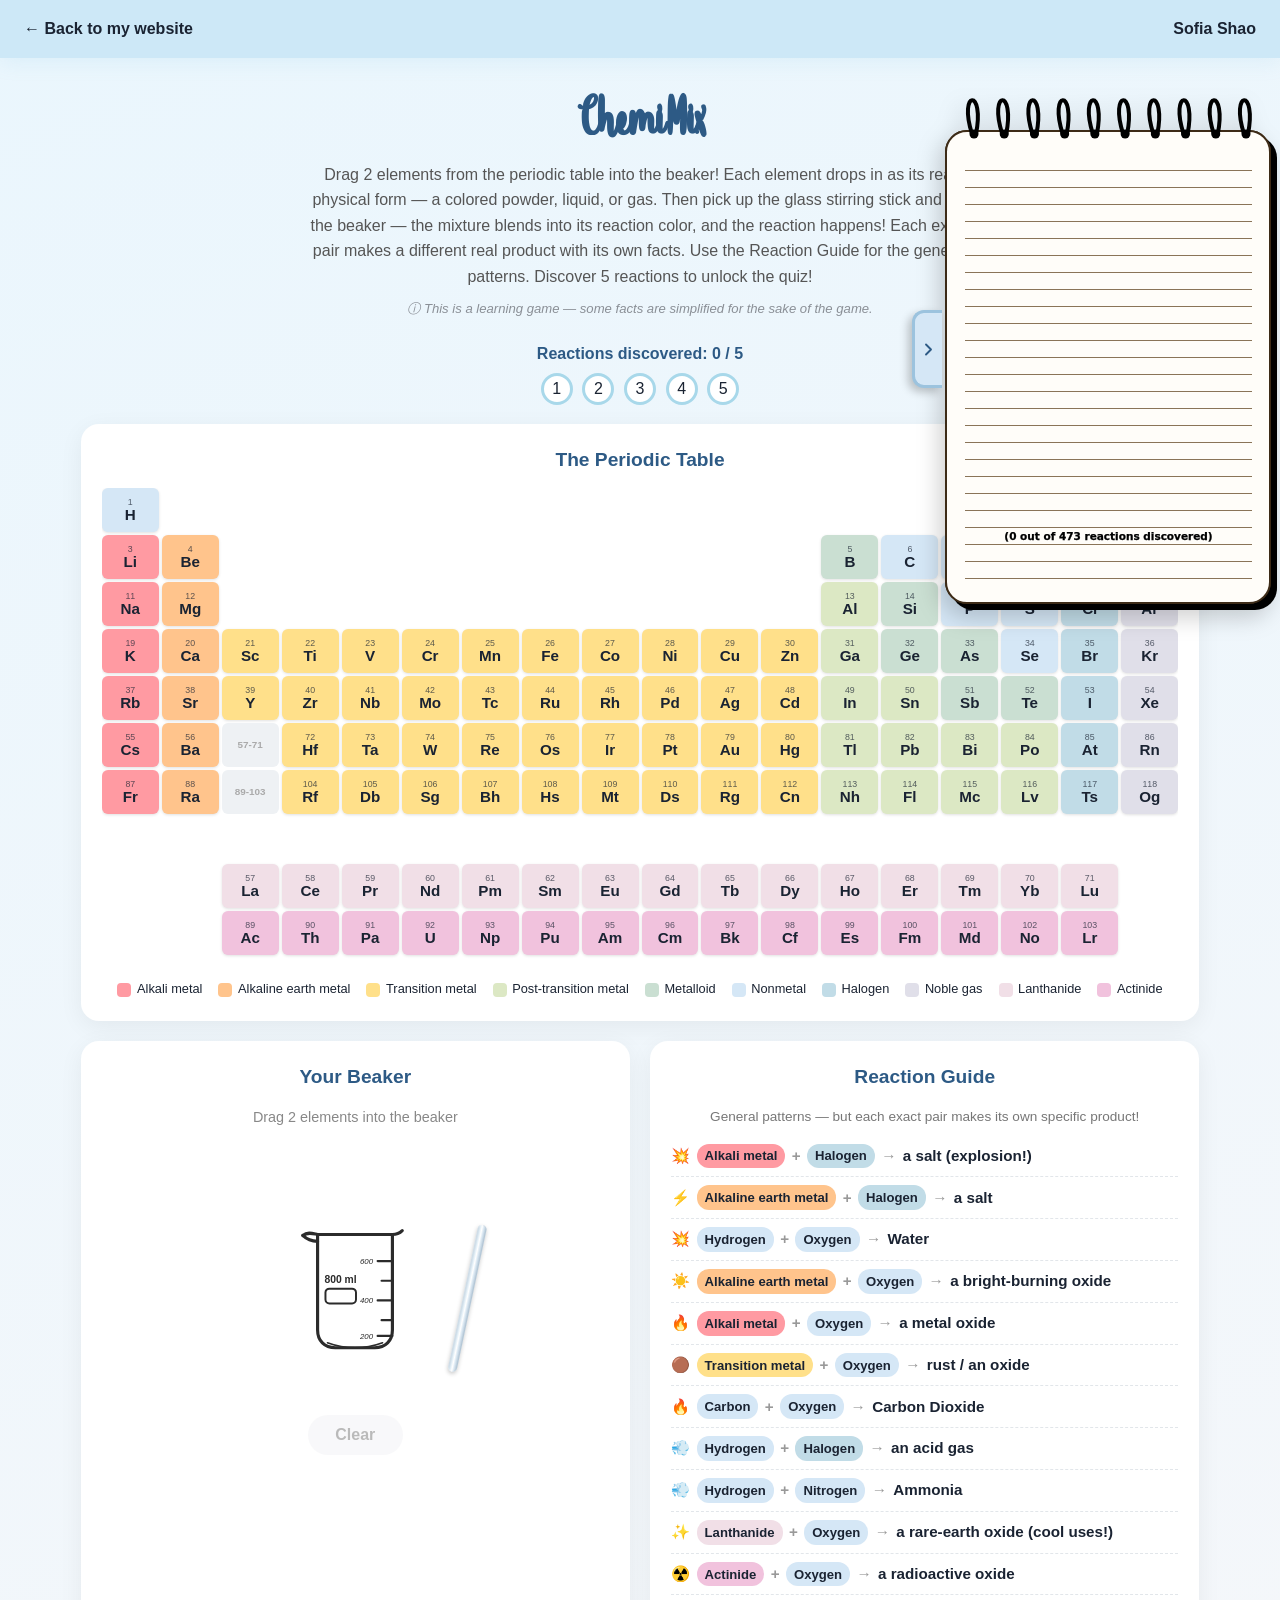
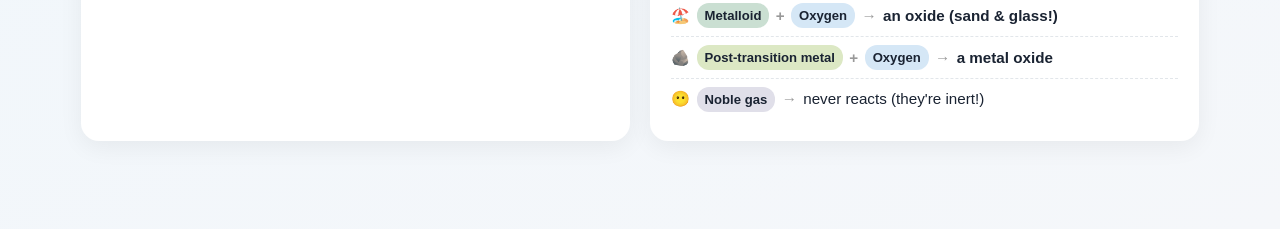
==== chemimix.html @ cd736f47 "Make notepad text bigger (10.5px) with matching wider line spacing so it still sits on the lines Co-" ====
<!DOCTYPE html>
<html lang="en">
<head>
    <meta charset="UTF-8">
    <meta name="viewport" content="width=device-width, initial-scale=1.0">
    <title>ChemiMix - A Chemistry Game by Sofia Shao</title>
    <style>
        /* ==========================================================
           LABORATORY MESS - a periodic-table chemistry game.
           Pick 2 specific elements; each exact pair makes a specific,
           real product with its own fact. The guide shows the general
           category patterns as hints.
           ========================================================== */
        @font-face { font-family:'Sweet Hipster'; src:url('fonts/Sweet-Hipster.ttf') format('truetype'); font-display:swap; }
        :root {
            --baby-blue:#cde8f7; --primary-blue:#a8d8ea; --secondary-blue:#7ec8e3;
            --light-navy:#2d5a85; --dark-text:#1a2332; --light-gray:#f5f7fa; --white:#fff;
            --c-alkali:#ff9aa2; --c-alkaline:#ffc48c; --c-transition:#ffe08a; --c-postt:#dce8c4;
            --c-metalloid:#cadfd2; --c-nonmetal:#d5e7f6; --c-halogen:#c1dce7; --c-noble:#e0dfe9;
            --c-lanth:#f1dfe7; --c-actin:#f1c2dd;
        }
        * { margin:0; padding:0; box-sizing:border-box; }
        body { font-family:'Segoe UI',Tahoma,Geneva,Verdana,sans-serif; color:var(--dark-text); background:linear-gradient(160deg,#eaf6fd 0%,#f5f7fa 100%); min-height:100vh; line-height:1.6; }
        .topbar { background:var(--baby-blue); padding:1rem 1.5rem; display:flex; justify-content:space-between; align-items:center; box-shadow:0 4px 20px rgba(126,200,227,.15); }
        .topbar a { color:var(--dark-text); text-decoration:none; font-weight:700; }
        .topbar a:hover { opacity:.7; }
        /* ===== Slide-out spiral notepad ===== */
        html, body { overflow-x:hidden; }
        .notepad-drawer { --pad-w:340px; position:fixed; top:82px; right:0; z-index:140; display:flex; align-items:center;
            transition: transform .5s cubic-bezier(.4,0,.2,1); }
        .notepad-drawer.closed { transform: translateX(var(--pad-w)); }
        .notepad-tab { flex:0 0 auto; margin-right:-2px; width:30px; height:78px; position:relative; z-index:2;
            background:#d5e7f6; border:3px solid #9cc3de; border-right:none; border-radius:12px 0 0 12px;
            display:flex; align-items:center; justify-content:center; cursor:pointer; color:#2d5a85;
            box-shadow:-4px 4px 9px rgba(0,0,0,.22); transition:background .2s; }
        .notepad-tab:hover { background:#c3ddf1; }
        .notepad-tab svg { width:15px; height:15px; transition:transform .45s; }
        .notepad-drawer.closed .notepad-tab svg { transform:rotate(180deg); }
        .notepad { --pad-w:340px; width:var(--pad-w); height:534px; position:relative; perspective:1700px;
            filter: drop-shadow(-6px 8px 11px rgba(0,0,0,.18)); }
        .np-shadow { position:absolute; left:11px; top:54px; width:326px; height:474px; border-radius:22px; background:#000000; }
        .np-sheet { position:absolute; left:5px; top:48px; width:326px; height:474px; border:2.6px solid #3d2b17; border-radius:22px;
            background:#fffdf9; backface-visibility:hidden; }
        .np-sheet .np-ruled { display:none; }
        /* the written reaction log — the ruled lines live on the SAME element as the text,
           anchored to the same grid, so every line of text sits right on a line */
        .np-content { position:absolute; left:18px; right:17px; top:26px; bottom:14px; padding:0;
            font-family:'Segoe UI', system-ui, sans-serif; font-size:10.5px; line-height:17px; color:#000;
            -webkit-text-stroke:0.25px #000;
            background: repeating-linear-gradient(to bottom, transparent 0 12.3px, #8a7458 12.3px 13.0px, transparent 13.0px 17px); }
        .np-list { list-style:none; margin:0; padding:0; max-height:calc(100% - 60px); overflow:hidden; }
        .np-list li { margin:0; padding-left:13px; text-indent:-13px; }
        .np-list li::before { content:'\2013\00a0\00a0'; }   /* dash bullet */
        .np-learn { color:#1b3f63; text-decoration:underline; white-space:nowrap; -webkit-text-stroke:0; }
        .np-counter { position:absolute; left:0; right:0; bottom:43px; text-align:center; font-weight:700; color:#000; line-height:17px; }
        .np-base { z-index:1; }
        .np-top  { z-index:2; transform-origin:50% 0; transition: transform .72s cubic-bezier(.45,0,.2,1); will-change:transform; }
        .np-top.flip-fwd { transform: rotateX(-170deg); }
        .np-spiral2 { position:absolute; left:0; top:0; width:100%; height:72px; z-index:4; pointer-events:none; }
        .np-spiral2 svg { width:100%; height:100%; overflow:visible; display:block; }
        /* corner peel hints */
        .np-curl { position:absolute; bottom:12px; width:44px; height:44px; z-index:6; cursor:pointer; }
        .np-curl.br { right:9px; }
        .np-curl.bl { left:5px; display:none; }
        /* the curl is invisible (scaled to nothing) until the corner is hovered, then it rolls up */
        .np-curl .fold { position:absolute; bottom:0; width:66px; height:66px; pointer-events:none;
            transform: scale(0); transition: transform .22s ease;
            filter: drop-shadow(2px 3px 5px rgba(0,0,0,.32)); }
        .np-curl .fold svg { width:100%; height:100%; display:block; overflow:visible; }
        .np-curl.br .fold { right:0; transform-origin:100% 100%; }
        .np-curl.bl .fold { left:0;  transform-origin:0% 100%; }
        .np-curl.bl .fold svg { transform: scaleX(-1); }
        .np-curl:hover .fold { transform: scale(1); }
        .np-flipping .np-curl { pointer-events:none; }
        header { text-align:center; padding:1.8rem 1rem 0.4rem; }
        header h1 { font-family:'Sweet Hipster',cursive; font-size:4rem; color:var(--light-navy); line-height:1.1; }
        header p { color:#555; max-width:660px; margin:0.3rem auto 0; }
        .progress-wrap { max-width:520px; margin:1rem auto 0; text-align:center; }
        .progress-label { font-weight:700; color:var(--light-navy); margin-bottom:.4rem; }
        .progress-dots { display:flex; justify-content:center; gap:.6rem; }
        .dot { width:32px; height:32px; border-radius:50%; background:#fff; border:3px solid var(--primary-blue); display:flex; align-items:center; justify-content:center; transition:all .3s; }
        .dot.filled { background:var(--secondary-blue); border-color:var(--secondary-blue); transform:scale(1.1); color:#fff; }
        .wrap { max-width:1150px; margin:1.2rem auto; padding:0 1rem 3rem; }
        .panel { background:#fff; border-radius:18px; padding:1.3rem; box-shadow:0 6px 25px rgba(0,0,0,.06); margin-bottom:1.3rem; }
        .panel h2 { color:var(--light-navy); font-size:1.2rem; margin-bottom:.8rem; text-align:center; }
        .ptable-scroll { overflow-x:auto; padding-bottom:.5rem; }
        .ptable { display:grid; grid-template-columns:repeat(18,minmax(40px,1fr)); grid-auto-rows:44px; gap:3px; min-width:770px; }
        .el { border:none; cursor:pointer; border-radius:6px; padding:2px; font-family:inherit; color:#1a2332; display:flex; flex-direction:column; align-items:center; justify-content:center; line-height:1; transition:transform .1s,box-shadow .1s; box-shadow:0 1px 3px rgba(0,0,0,.12); }
        .el:hover { transform:scale(1.12); box-shadow:0 3px 8px rgba(0,0,0,.25); z-index:2; }
        .el .en { font-size:.55rem; opacity:.7; } .el .es { font-size:.95rem; font-weight:800; }
        .el.selected { outline:3px solid var(--light-navy); transform:scale(1.12); z-index:3; }
        .el.placeholder { cursor:help; background:#eef1f4!important; color:#aaa; box-shadow:none; }
        .el.placeholder:hover { transform:none; box-shadow:none; }
        .legend { display:flex; flex-wrap:wrap; gap:.5rem 1rem; justify-content:center; margin-top:1rem; font-size:.8rem; }
        .legend span { display:flex; align-items:center; gap:.35rem; }
        .swatch { width:14px; height:14px; border-radius:4px; display:inline-block; }
        .cols { display:grid; grid-template-columns:1fr 1fr; gap:1.3rem; }
        @media (max-width:800px){ .cols { grid-template-columns:1fr; } }
        .mix-area { text-align:center; }
        .selected-chips { min-height:40px; display:flex; flex-wrap:wrap; gap:.5rem; justify-content:center; margin-bottom:.6rem; }
        .chip { background:var(--baby-blue); padding:.35rem .8rem; border-radius:20px; font-weight:800; font-size:1rem; display:flex; align-items:center; gap:.4rem; }
        .chip button { background:none; border:none; cursor:pointer; font-weight:800; color:#c0392b; font-size:1rem; }
        .hint { color:#888; font-size:.9rem; }
        #stage { position:relative; height:250px; display:flex; align-items:center; justify-content:center; overflow:hidden; }
        .beaker { position:relative; z-index:2; width:128px; height:156px; transition:transform .2s,filter .3s; cursor:default; }
        .beaker.drop-hot { transform:scale(1.06); filter:drop-shadow(0 0 10px rgba(120,180,240,.9)); }
        .beaker svg { width:128px; height:auto; display:block; position:relative; z-index:2; }
        .big-emoji { position:absolute; z-index:6; font-size:5rem; pointer-events:none; }
        /* colored contents inside the beaker */
        .beaker-fill { position:absolute; left:21%; right:21%; bottom:6%; height:0; z-index:1; border-radius:5px 5px 10px 10px / 5px 5px 24px 24px; transition:height .45s ease, background .45s ease; overflow:hidden; }
        .beaker-fill::after { content:''; position:absolute; inset:0; background:linear-gradient(120deg, rgba(255,255,255,.28), rgba(255,255,255,0) 45%); }
        .beaker-fill.stir { animation: stir .5s ease-in-out 2; }
        @keyframes stir { 0%,100%{transform:skewX(0)} 25%{transform:skewX(8deg)} 50%{transform:skewX(-8deg)} 75%{transform:skewX(5deg)} }
        /* slow color-mixing swirl while the stick is stirring */
        .beaker-fill.stirring { transition: background 1.8s ease, height .45s ease; animation: swirl .7s ease-in-out infinite; }
        @keyframes swirl { 0%,100%{transform:skewX(0) translateX(0)} 25%{transform:skewX(7deg) translateX(1px)} 50%{transform:skewX(-7deg) translateX(-1px)} 75%{transform:skewX(4deg)} }
        /* frosted glass pane so the stick looks like it's INSIDE the beaker (behind the glass) */
        #beakerGlass { position:absolute; left:50%; top:80px; width:75px; height:112px; transform:translateX(-50%); z-index:3; pointer-events:none; opacity:0; transition:opacity .3s;
            border-radius:5px 5px 10px 10px / 5px 5px 24px 24px;
            background:linear-gradient(115deg, rgba(255,255,255,.34) 0%, rgba(255,255,255,.05) 32%, rgba(255,255,255,0) 55%, rgba(255,255,255,.18) 100%); }
        #beakerGlass.show { opacity:1; }
        /* the glass stirring rod */
        .stir-stick { position:absolute; z-index:2; width:24px; height:150px; transform-origin:50% 88%; transform:rotate(15deg); cursor:grab; touch-action:none; transition:transform .45s ease, left .45s ease, top .45s ease; }
        .stir-stick .rod { width:9px; height:100%; margin:0 auto; border-radius:6px; pointer-events:none;
            background:linear-gradient(90deg, #b9ccdb 0%, #e6f1f8 30%, #ffffff 47%, #dbe8f2 66%, #aec3d4 100%);
            box-shadow: inset 0 0 2px rgba(255,255,255,.85), inset -1px 0 1px rgba(120,150,175,.4), 0 2px 4px rgba(0,0,0,.22); }
        .stir-stick.active { animation: stickpulse 1.15s ease-in-out infinite; }
        @keyframes stickpulse { 0%,100%{ filter:drop-shadow(0 0 0 rgba(110,175,240,0)); } 50%{ filter:drop-shadow(0 0 7px rgba(110,175,240,.9)); } }
        .stir-stick.grabbed { transition:transform .12s ease; cursor:grabbing; }
        .stir-stick.inside { z-index:2; }
        .stir-instruction { display:none; text-align:center; margin:.4rem 0 -.2rem; color:#2d5a85; font-weight:700; font-size:.92rem; }
        .stir-instruction.show { display:block; animation: instrpulse 1.4s ease-in-out infinite; }
        @keyframes instrpulse { 0%,100%{opacity:.7} 50%{opacity:1} }
        /* the thing that follows your cursor while dragging */
        .drag-ghost { position:fixed; z-index:300; width:48px; height:48px; transform:translate(-50%,-50%); pointer-events:none; display:flex; align-items:center; justify-content:center; }
        .drag-ghost .lump { width:44px; height:44px; display:flex; align-items:center; justify-content:center; font-weight:800; font-size:.8rem; }
        /* powders are drawn as a real heap: a solid mound + scattered grains + dust */
        .drag-ghost.powder { width:70px; height:66px; }
        .heap { position:absolute; inset:0; }
        .heap-shadow { position:absolute; left:50%; bottom:5px; width:54px; height:12px; transform:translateX(-50%); background:radial-gradient(ellipse at center, rgba(0,0,0,.3), rgba(0,0,0,0) 70%); }
        .mound { position:absolute; left:50%; bottom:9px; width:46px; height:39px; transform:translateX(-50%); filter:blur(1.5px);
            clip-path: polygon(43% 6%, 50% 3%, 57% 6%, 64% 26%, 74% 50%, 86% 76%, 98% 100%, 2% 100%, 14% 76%, 26% 50%, 36% 26%); }
        .grain { position:absolute; border-radius:50%; box-shadow: inset -1px -1.5px 1.5px rgba(0,0,0,.4), inset 1px 1px 1px rgba(255,255,255,.5), 0 1px 1px rgba(0,0,0,.2); }
        .heap-label { position:absolute; left:0; right:0; top:46%; text-align:center; font-weight:800; font-size:.72rem; pointer-events:none; text-shadow:0 1px 2px rgba(0,0,0,.4), 0 0 2px rgba(255,255,255,.35); }
        .sub-liquid { border-radius:50% 50% 50% 50% / 58% 58% 46% 46%; box-shadow: inset 0 -6px 9px rgba(0,0,0,.25), inset 0 6px 9px rgba(255,255,255,.55); }
        .sub-gas { border-radius:50%; filter:blur(3px); opacity:.55; }
        .el { touch-action:none; cursor:grab; }
        .el:active { cursor:grabbing; }
        .beaker.shake { animation:shake .5s; }
        @keyframes shake { 0%,100%{transform:translateX(0)} 20%{transform:translateX(-12px) rotate(-4deg)} 40%{transform:translateX(12px) rotate(4deg)} 60%{transform:translateX(-8px)} 80%{transform:translateX(8px)} }
        .controls { margin-top:.6rem; display:flex; gap:.7rem; justify-content:center; }
        .btn { border:none; cursor:pointer; font-family:inherit; font-weight:700; padding:.7rem 1.7rem; border-radius:30px; font-size:1rem; transition:transform .15s,opacity .15s; }
        .btn:hover { transform:translateY(-2px); }
        .btn-mix { background:linear-gradient(135deg,var(--secondary-blue),var(--primary-blue)); color:#fff; box-shadow:0 4px 15px rgba(126,200,227,.5); }
        .btn-clear { background:#f0f0f3; color:#555; }
        .btn:disabled { opacity:.4; cursor:not-allowed; transform:none; }
        .result { margin-top:1rem; padding:1.1rem; border-radius:14px; background:var(--light-gray); text-align:left; display:none; border-left:6px solid var(--secondary-blue); }
        .result.show { display:block; animation:pop .35s; }
        @keyframes pop { from{transform:scale(.95);opacity:0} to{transform:scale(1);opacity:1} }
        .result .r-emoji { font-size:2rem; } .result h3 { color:var(--light-navy); margin:.2rem 0; }
        .result .r-product { font-weight:700; } .result .r-fact { margin-top:.4rem; color:#444; }
        .result .r-warn { margin-top:.5rem; color:#b5651d; font-weight:700; font-size:.9rem; }
        .result.norxn { border-left-color:#bbb; }
        .result .r-head { display:flex; align-items:flex-start; gap:.6rem; }
        .result .mol3d { display:block; margin:.7rem auto 0; background:radial-gradient(circle at 50% 38%, #f4f9fd, #e6eef6); border-radius:12px; box-shadow:inset 0 0 0 1px #e0e6ec; touch-action:none; }
        .result .mol-hint { text-align:center; font-size:.72rem; color:#9aa0a7; margin-top:.25rem; }
        .result .r-sec { margin-top:.7rem; font-size:.9rem; color:#333; line-height:1.5; }
        .result .r-sec b { color:var(--light-navy); }
        .result .r-steps { margin:.35rem 0 0 1.2rem; }
        .result .r-steps li { margin:.22rem 0; }
        .result .r-note { margin-top:.8rem; font-size:.76rem; color:#8a8f96; font-style:italic; }
        .disclaimer { font-size:.82rem; color:#8a8f96; font-style:italic; margin-top:.5rem; }
        .guide .g-intro { font-size:.85rem; color:#777; text-align:center; margin-bottom:.5rem; }
        .guide ul { list-style:none; }
        .guide li { padding:.5rem 0; border-bottom:1px dashed #e2e6ea; font-size:.95rem; display:flex; align-items:center; gap:.4rem; flex-wrap:wrap; }
        .guide li:last-child { border-bottom:none; }
        .tag { padding:.12rem .5rem; border-radius:12px; font-weight:700; font-size:.82rem; white-space:nowrap; }
        .arrow { color:#999; font-weight:700; }
        .particle { position:absolute; border-radius:50%; pointer-events:none; z-index:3; }
        .flash { position:absolute; inset:0; background:#fff; z-index:4; pointer-events:none; animation:flash .7s ease-out forwards; }
        @keyframes flash { from{opacity:1} to{opacity:0} }
        .emoji-burst { position:absolute; z-index:3; font-size:2rem; pointer-events:none; }
        .overlay { position:fixed; inset:0; background:rgba(26,35,50,.6); display:none; align-items:center; justify-content:center; z-index:50; padding:1rem; }
        .overlay.show { display:flex; }
        .quiz-card { background:#fff; border-radius:20px; padding:2rem; max-width:560px; width:100%; box-shadow:0 20px 60px rgba(0,0,0,.3); text-align:center; }
        .quiz-card h2 { font-family:'Sweet Hipster',cursive; font-size:2.6rem; color:var(--light-navy); }
        .q-count { color:#888; font-weight:700; margin-bottom:.5rem; }
        .q-text { font-size:1.12rem; margin-bottom:1.2rem; }
        .q-options { display:grid; gap:.6rem; }
        .q-opt { border:2px solid var(--primary-blue); background:#fff; border-radius:12px; padding:.75rem 1rem; cursor:pointer; font-family:inherit; font-size:1rem; font-weight:600; transition:background .15s; }
        .q-opt:hover:not(:disabled) { background:var(--baby-blue); }
        .q-opt:disabled { cursor:default; }
        .q-opt.correct { background:#b8f3d6; border-color:#35c184; }
        .q-opt.wrong { background:#ffd0d0; border-color:#e07a7a; }
        .q-fact { margin-top:1rem; font-size:.95rem; color:#444; min-height:1.2rem; }
        .score-big { font-size:3.5rem; font-weight:800; color:var(--secondary-blue); }
        /* Hover fact tooltip */
        .tip { position:fixed; z-index:100; display:none; background:#fff; border-radius:12px; box-shadow:0 8px 30px rgba(0,0,0,.22); padding:.7rem .9rem; max-width:235px; pointer-events:none; border-top:5px solid var(--secondary-blue); }
        .tip .tip-sym { font-size:1.7rem; font-weight:800; color:var(--light-navy); line-height:1; }
        .tip .tip-name { font-weight:700; margin-bottom:.35rem; }
        .tip .tip-row { font-size:.78rem; color:#555; }
        .tip .tip-fact { margin-top:.4rem; font-size:.82rem; color:#333; line-height:1.42; }
        .tip .tip-label { color:var(--light-navy); }
        @media (max-width:600px){ header h1 { font-size:3rem; } }
    </style>
</head>
<body>
    <div class="topbar">
        <a href="index.html">&larr; Back to my website</a>
        <a href="index.html#home">Sofia Shao</a>
    </div>

    <!-- Slide-out spiral notepad (open on first load; click the tab to close/open) -->
    <div class="notepad-drawer" id="notepadDrawer">
        <div class="notepad-tab" id="notepadTab" title="Show or hide the notepad">
            <svg viewBox="0 0 24 24"><path d="M8 4 L16 12 L8 20" fill="none" stroke="currentColor" stroke-width="3" stroke-linecap="round" stroke-linejoin="round"/></svg>
        </div>
        <div class="notepad" id="notepad"></div>
    </div>

    <header>
        <h1>ChemiMix</h1>
        <p>Drag 2 elements from the periodic table into the beaker! Each element drops in as its real physical form &mdash; a colored powder, liquid, or gas. Then pick up the glass stirring stick and stir the beaker &mdash; the mixture blends into its reaction color, and the reaction happens! Each exact pair makes a different real product with its own facts. Use the Reaction Guide for the general patterns. Discover 5 reactions to unlock the quiz!</p>
        <p class="disclaimer">&#9432; This is a learning game — some facts are simplified for the sake of the game.</p>
    </header>
    <div class="progress-wrap">
        <div class="progress-label">Reactions discovered: <span id="count">0</span> / 5</div>
        <div class="progress-dots" id="dots"></div>
    </div>
    <div class="wrap">
        <div class="panel">
            <h2>The Periodic Table</h2>
            <div class="ptable-scroll"><div class="ptable" id="ptable"></div></div>
            <div class="legend" id="legend"></div>
        </div>
        <div class="cols">
            <div class="panel mix-area">
                <h2>Your Beaker</h2>
                <div class="selected-chips" id="chips"><span class="hint">Drag 2 elements into the beaker</span></div>
                <div id="stage"><div class="beaker" id="beaker"><div class="beaker-fill" id="beakerFill"></div><svg viewBox="0 0 130 158" fill="none" stroke="#2b2b2b" stroke-width="3.2" stroke-linecap="round" stroke-linejoin="round">
                    <path d="M12 34 C17 30 22 32 27 33 L103 33 C108 33 111 31 113 29"/>
                    <path d="M12 34 C17 39 22 40 27 40"/>
                    <path d="M27 33 L27 130 C27 141 34 148 45 148 L85 148 C96 148 103 141 103 130 L103 33"/>
                    <path d="M37 143 C56 150 74 150 93 143" stroke-width="1.6"/>
                    <path d="M88 60 L103 60" stroke-width="2.2"/>
                    <path d="M92 80 L103 80" stroke-width="2.2"/>
                    <path d="M88 100 L103 100" stroke-width="2.2"/>
                    <path d="M92 120 L103 120" stroke-width="2.2"/>
                    <path d="M88 136 L103 136" stroke-width="2.2"/>
                    <g fill="#2b2b2b" stroke="none" font-family="Segoe UI, sans-serif" font-size="8" font-style="italic">
                        <text x="70" y="63">600</text><text x="70" y="103">400</text><text x="70" y="139">200</text>
                    </g>
                    <text x="34" y="82" fill="#2b2b2b" stroke="none" font-family="Segoe UI, sans-serif" font-size="10.5" font-weight="600">800 ml</text>
                    <rect x="35" y="88" width="31" height="15" rx="4" stroke-width="2"/>
                </svg></div><div class="beaker-glass" id="beakerGlass"></div><div class="stir-stick" id="stirStick"><div class="rod"></div></div></div>
                <div class="stir-instruction" id="stirInstruction">Two chemicals are in! Pick up the glass stick and stir the beaker.</div>
                <div class="controls">
                    <button class="btn btn-mix" id="mixBtn" style="display:none" disabled>Mix!</button>
                    <button class="btn btn-clear" id="clearBtn" disabled>Clear</button>
                </div>
                <div class="result" id="result"></div>
            </div>
            <div class="panel guide">
                <h2>Reaction Guide</h2>
                <div class="g-intro">General patterns — but each exact pair makes its own specific product!</div>
                <ul id="guideList"></ul>
            </div>
        </div>
    </div>
    <div class="overlay" id="overlay"><div class="quiz-card" id="quizCard"></div></div>
    <div class="tip" id="tip"></div>

    <script>
    /* ===== CATEGORIES ===== */
    const CATS = {
        alkali:{name:'Alkali metal',color:'var(--c-alkali)'}, alkaline:{name:'Alkaline earth metal',color:'var(--c-alkaline)'},
        transition:{name:'Transition metal',color:'var(--c-transition)'}, postt:{name:'Post-transition metal',color:'var(--c-postt)'},
        metalloid:{name:'Metalloid',color:'var(--c-metalloid)'}, nonmetal:{name:'Nonmetal',color:'var(--c-nonmetal)'},
        halogen:{name:'Halogen',color:'var(--c-halogen)'}, noble:{name:'Noble gas',color:'var(--c-noble)'},
        lanth:{name:'Lanthanide',color:'var(--c-lanth)'}, actin:{name:'Actinide',color:'var(--c-actin)'},
    };
    /* ===== 118 ELEMENTS: [n, symbol, name, category, col, row] ===== */
    const ELEMENTS = [
    [1,'H','Hydrogen','nonmetal',1,1],[2,'He','Helium','noble',18,1],
    [3,'Li','Lithium','alkali',1,2],[4,'Be','Beryllium','alkaline',2,2],[5,'B','Boron','metalloid',13,2],[6,'C','Carbon','nonmetal',14,2],[7,'N','Nitrogen','nonmetal',15,2],[8,'O','Oxygen','nonmetal',16,2],[9,'F','Fluorine','halogen',17,2],[10,'Ne','Neon','noble',18,2],
    [11,'Na','Sodium','alkali',1,3],[12,'Mg','Magnesium','alkaline',2,3],[13,'Al','Aluminum','postt',13,3],[14,'Si','Silicon','metalloid',14,3],[15,'P','Phosphorus','nonmetal',15,3],[16,'S','Sulfur','nonmetal',16,3],[17,'Cl','Chlorine','halogen',17,3],[18,'Ar','Argon','noble',18,3],
    [19,'K','Potassium','alkali',1,4],[20,'Ca','Calcium','alkaline',2,4],[21,'Sc','Scandium','transition',3,4],[22,'Ti','Titanium','transition',4,4],[23,'V','Vanadium','transition',5,4],[24,'Cr','Chromium','transition',6,4],[25,'Mn','Manganese','transition',7,4],[26,'Fe','Iron','transition',8,4],[27,'Co','Cobalt','transition',9,4],[28,'Ni','Nickel','transition',10,4],[29,'Cu','Copper','transition',11,4],[30,'Zn','Zinc','transition',12,4],[31,'Ga','Gallium','postt',13,4],[32,'Ge','Germanium','metalloid',14,4],[33,'As','Arsenic','metalloid',15,4],[34,'Se','Selenium','nonmetal',16,4],[35,'Br','Bromine','halogen',17,4],[36,'Kr','Krypton','noble',18,4],
    [37,'Rb','Rubidium','alkali',1,5],[38,'Sr','Strontium','alkaline',2,5],[39,'Y','Yttrium','transition',3,5],[40,'Zr','Zirconium','transition',4,5],[41,'Nb','Niobium','transition',5,5],[42,'Mo','Molybdenum','transition',6,5],[43,'Tc','Technetium','transition',7,5],[44,'Ru','Ruthenium','transition',8,5],[45,'Rh','Rhodium','transition',9,5],[46,'Pd','Palladium','transition',10,5],[47,'Ag','Silver','transition',11,5],[48,'Cd','Cadmium','transition',12,5],[49,'In','Indium','postt',13,5],[50,'Sn','Tin','postt',14,5],[51,'Sb','Antimony','metalloid',15,5],[52,'Te','Tellurium','metalloid',16,5],[53,'I','Iodine','halogen',17,5],[54,'Xe','Xenon','noble',18,5],
    [55,'Cs','Cesium','alkali',1,6],[56,'Ba','Barium','alkaline',2,6],
    [57,'La','Lanthanum','lanth',3,9],[58,'Ce','Cerium','lanth',4,9],[59,'Pr','Praseodymium','lanth',5,9],[60,'Nd','Neodymium','lanth',6,9],[61,'Pm','Promethium','lanth',7,9],[62,'Sm','Samarium','lanth',8,9],[63,'Eu','Europium','lanth',9,9],[64,'Gd','Gadolinium','lanth',10,9],[65,'Tb','Terbium','lanth',11,9],[66,'Dy','Dysprosium','lanth',12,9],[67,'Ho','Holmium','lanth',13,9],[68,'Er','Erbium','lanth',14,9],[69,'Tm','Thulium','lanth',15,9],[70,'Yb','Ytterbium','lanth',16,9],[71,'Lu','Lutetium','lanth',17,9],
    [72,'Hf','Hafnium','transition',4,6],[73,'Ta','Tantalum','transition',5,6],[74,'W','Tungsten','transition',6,6],[75,'Re','Rhenium','transition',7,6],[76,'Os','Osmium','transition',8,6],[77,'Ir','Iridium','transition',9,6],[78,'Pt','Platinum','transition',10,6],[79,'Au','Gold','transition',11,6],[80,'Hg','Mercury','transition',12,6],[81,'Tl','Thallium','postt',13,6],[82,'Pb','Lead','postt',14,6],[83,'Bi','Bismuth','postt',15,6],[84,'Po','Polonium','postt',16,6],[85,'At','Astatine','halogen',17,6],[86,'Rn','Radon','noble',18,6],
    [87,'Fr','Francium','alkali',1,7],[88,'Ra','Radium','alkaline',2,7],
    [89,'Ac','Actinium','actin',3,10],[90,'Th','Thorium','actin',4,10],[91,'Pa','Protactinium','actin',5,10],[92,'U','Uranium','actin',6,10],[93,'Np','Neptunium','actin',7,10],[94,'Pu','Plutonium','actin',8,10],[95,'Am','Americium','actin',9,10],[96,'Cm','Curium','actin',10,10],[97,'Bk','Berkelium','actin',11,10],[98,'Cf','Californium','actin',12,10],[99,'Es','Einsteinium','actin',13,10],[100,'Fm','Fermium','actin',14,10],[101,'Md','Mendelevium','actin',15,10],[102,'No','Nobelium','actin',16,10],[103,'Lr','Lawrencium','actin',17,10],
    [104,'Rf','Rutherfordium','transition',4,7],[105,'Db','Dubnium','transition',5,7],[106,'Sg','Seaborgium','transition',6,7],[107,'Bh','Bohrium','transition',7,7],[108,'Hs','Hassium','transition',8,7],[109,'Mt','Meitnerium','transition',9,7],[110,'Ds','Darmstadtium','transition',10,7],[111,'Rg','Roentgenium','transition',11,7],[112,'Cn','Copernicium','transition',12,7],[113,'Nh','Nihonium','postt',13,7],[114,'Fl','Flerovium','postt',14,7],[115,'Mc','Moscovium','postt',15,7],[116,'Lv','Livermorium','postt',16,7],[117,'Ts','Tennessine','halogen',17,7],[118,'Og','Oganesson','noble',18,7]
    ];
    const EL = {};
    const ELS = ELEMENTS.map(e => { const o={n:e[0],sym:e[1],name:e[2],cat:e[3],col:e[4],row:e[5]}; EL[o.sym]=o; return o; });

    /* ===== Hover "Did you know?" tooltip for EVERY element ===== */
    const tip = document.getElementById('tip');
    // Electrons per shell (simplified Bohr model), filled in aufbau order and grouped by shell.
    function electronShells(z){
        const order=[[1,2],[2,2],[2,6],[3,2],[3,6],[4,2],[3,10],[4,6],[5,2],[4,10],[5,6],[6,2],[4,14],[5,10],[6,6],[7,2],[5,14],[6,10],[7,6]];
        let e=z; const sh={};
        for(const [n,cap] of order){ if(e<=0) break; const add=Math.min(cap,e); sh[n]=(sh[n]||0)+add; e-=add; }
        return Object.keys(sh).map(Number).sort((a,b)=>a-b).map(k=>sh[k]);
    }
    // Fun facts for well-known elements; others get an auto-generated intro.
    const FACTS = {
        H:'The lightest and most common element in the whole universe — stars are mostly hydrogen!',
        He:'So light it makes balloons float; it is the second-most common element in the universe.',
        Li:'The lightest metal — it powers the rechargeable battery in your phone and laptop.',
        Be:'Light but incredibly stiff — used in spacecraft and high-end bike frames.',
        B:'Boron makes glass heat-resistant (like Pyrex) and is used in strong lightweight materials.',
        C:'The element of life — every living thing is built on carbon. Diamond and pencil "lead" are both pure carbon!',
        N:'About 78% of the air you breathe is nitrogen gas.',
        O:'You need it every breath — about 21% of the air. It also makes fire burn.',
        F:'The most reactive element of all — it reacts with almost everything!',
        Ne:'Glows bright orange-red inside "neon" signs.',
        Na:'So reactive it explodes in water — but joined with chlorine it becomes harmless table salt.',
        Mg:'Burns with a blinding white light — used in fireworks and emergency flares.',
        Al:'The most common metal in Earth’s crust — light and rust-proof, used in cans and airplanes.',
        Si:'The heart of every computer chip — "Silicon Valley" is named after it.',
        P:'Glows in the dark, and it is essential in your DNA and bones.',
        S:'Bright yellow and smells like rotten eggs; it is found around volcanoes.',
        Cl:'A greenish poison gas that, in tiny amounts, keeps swimming pools clean and germ-free.',
        Ar:'An inert gas used to fill light bulbs so the glowing filament lasts longer.',
        K:'Even more explosive in water than sodium — and your muscles and nerves need it (bananas have it!).',
        Ca:'Builds your bones and teeth — and it is the main ingredient in chalk and limestone.',
        Sc:'Scandium is so light and strong it is added to aluminum for fighter jets and top bicycle frames.',
        Ti:'As strong as steel but much lighter — used in jets, ships, and body implants.',
        V:'Vanadium makes steel tough and springy — it is in wrenches, tools, and car parts.',
        Cr:'Gives shiny "chrome" finishes and makes stainless steel shiny and rust-proof.',
        Mn:'Helps make steel harder and stronger.',
        Fe:'The most-used metal on Earth — it makes steel, and it is what makes your blood red!',
        Co:'Gives a deep "cobalt blue" color to glass and paint.',
        Ni:'Used in coins, stainless steel, and rechargeable batteries.',
        Cu:'A superb conductor — the metal inside almost all electrical wires. It turns green over time (Statue of Liberty!).',
        Zn:'Coats steel to stop it rusting, and your body needs a little to stay healthy.',
        Ga:'A metal that melts in your hand — its melting point is just below body temperature!',
        Ge:'A metalloid used in fiber-optic cables and infrared night-vision lenses.',
        As:'Famous as a poison, but tiny amounts are useful in electronics (semiconductors).',
        Se:'Selenium tints glass red and, in tiny amounts, is a nutrient your body needs.',
        Br:'One of only two elements that is a liquid at room temperature — a smelly red-brown one.',
        Kr:'A noble gas used in some super-bright lights and camera flashes.',
        Rb:'Rubidium is a soft silvery metal so reactive it can burst into flame in air.',
        Sr:'Strontium paints fireworks bright red.',
        Y:'Yttrium helps make the red glow in LED and old TV screens and strengthens special metals.',
        Zr:'Zirconium resists heat and corrosion so well it lines nuclear reactors — and fake diamonds (cubic zirconia) are made from it.',
        Nb:'Niobium builds the superconducting magnets inside MRI machines and makes strong, light steel.',
        Mo:'Molybdenum lets steel survive extreme heat — it is in jet engines and armor.',
        Tc:'Technetium was the first element ever made by humans; a version of it is used in millions of medical scans.',
        Ru:'Ruthenium hardens platinum jewelry and coats the tiny parts inside computer hard drives.',
        Rh:'Rhodium is rarer and pricier than gold — it shines in car exhaust cleaners and white-gold jewelry.',
        Pd:'Palladium cleans up car exhaust and can soak up huge amounts of hydrogen gas like a sponge.',
        Ag:'The best electrical conductor of all metals — used in jewelry, mirrors, and electronics.',
        Cd:'Cadmium gives bright yellow and orange paints their color and once ran rechargeable batteries.',
        In:'Indium makes the clear, touch-sensitive coating on phone and tablet screens.',
        Sn:'Tin coats "tin cans" (which are really steel) to stop them from rusting.',
        Sb:'Antimony is added to plastics and fabrics to stop them from catching fire.',
        Te:'Tellurium is used in some solar panels and to tint glass and ceramics.',
        I:'Your thyroid gland needs it — that is why it is added to salt. It makes purple vapor when heated!',
        Xe:'A noble gas used in bright car headlights and even ion engines on spacecraft.',
        Cs:'Cesium runs the atomic clocks that keep the whole world’s time incredibly accurate.',
        Ba:'Barium paints fireworks green — and you drink a "barium smoothie" so your stomach shows up on X-rays.',
        La:'Lanthanum is used in camera and telescope lenses and in hybrid-car batteries.',
        Ce:'The most common rare-earth metal — it polishes glass and coats self-cleaning ovens.',
        Pr:'Praseodymium turns glass yellow-green and protects welders’ eyes in their goggles.',
        Nd:'Neodymium makes the strongest magnets in the world — in headphones, phones, and motors!',
        Pm:'Promethium is radioactive and once made glow-in-the-dark watch dials.',
        Sm:'Samarium makes heat-proof magnets that keep working even when really hot.',
        Eu:'Europium glows red — it made the red on old TV screens and helps banknotes fight counterfeiters.',
        Gd:'Gadolinium is used in MRI scans to make clearer pictures inside your body.',
        Tb:'Terbium glows green — it makes the green color in TV screens and fluorescent lights.',
        Dy:'Dysprosium keeps powerful magnets working when hot — vital for electric cars and wind turbines.',
        Ho:'Holmium has the strongest magnetic pull of any element and powers precise medical lasers.',
        Er:'Erbium colors glass pink and boosts the signal in the fiber-optic cables that carry the internet.',
        Tm:'Thulium is used inside portable X-ray machines and some lasers.',
        Yb:'Ytterbium powers the most accurate atomic clocks ever built.',
        Lu:'Lutetium is used inside PET scanners that take pictures of the brain.',
        Hf:'Hafnium handles extreme heat and is used in the control rods that steer nuclear reactors.',
        Ta:'Tantalum stores electricity in the tiny capacitors inside almost every phone and laptop.',
        W:'Tungsten has the highest melting point of any metal — it was the glowing wire in old light bulbs.',
        Re:'Rhenium has one of the highest melting points of all and strengthens jet-engine blades.',
        Os:'Osmium is the densest natural element — a small block is shockingly heavy — and tips fancy fountain pens.',
        Ir:'Iridium is incredibly tough; a worldwide layer of it is the clue that an asteroid killed the dinosaurs.',
        Pt:'Platinum is even rarer than gold — used in jewelry and inside car exhaust cleaners.',
        Au:'Gold never rusts or tarnishes, so it stays shiny forever — perfect for jewelry and electronics.',
        Hg:'The only metal that is liquid at room temperature — the silvery stuff in old thermometers.',
        Tl:'Thallium is extremely toxic and was once a rat poison; today it helps in some medical scans.',
        Pb:'Lead is heavy and blocks radiation (X-ray aprons!), but it is toxic, so we stopped using it in paint and pipes.',
        Bi:'Bismuth grows stunning rainbow crystals and is the "bismol" in Pepto-Bismol tummy medicine.',
        Po:'Polonium is intensely radioactive — a tiny speck gives off huge heat; Marie Curie named it after Poland.',
        At:'Astatine is the rarest natural element on Earth — less than a teaspoon exists in the entire planet’s crust.',
        Rn:'A radioactive gas that can seep into basements — homes are tested for it.',
        Fr:'Francium is the rarest natural metal — only a few atoms exist at a time and they vanish in minutes.',
        Ra:'Radium glows in the dark from its own radioactivity; it once painted glowing watch dials before we knew its dangers.',
        Ac:'Actinium glows pale blue in the dark and is being tested to destroy cancer cells.',
        Th:'Thorium is a radioactive metal being studied as a possibly safer nuclear fuel.',
        Pa:'Protactinium is one of the rarest and most expensive natural elements, used almost only for research.',
        U:'Uranium is radioactive and powers nuclear plants and submarines — one pellet equals a ton of coal.',
        Np:'Neptunium was the first element ever made heavier than uranium; it is used in some neutron detectors.',
        Pu:'Plutonium is human-made and so radioactive it feels warm; it has powered spacecraft like Voyager.',
        Am:'Americium sits inside most smoke detectors — its tiny bit of radiation helps sense smoke!',
        Cm:'Curium glows purple in the dark and powered instruments on the Mars rovers.',
        Bk:'Berkelium is human-made and was used as a target to create the superheavy element tennessine.',
        Cf:'Californium is a powerful neutron source used to find gold and oil deep underground.',
        Es:'Einsteinium is so radioactive it glows; named after Albert Einstein, only tiny amounts have ever been made.',
        Fm:'Fermium is named after Enrico Fermi and can only be made a few atoms at a time.',
        Md:'Mendelevium is named after Dmitri Mendeleev, who invented the periodic table.',
        No:'Nobelium is named after Alfred Nobel, who founded the Nobel Prizes.',
        Lr:'Lawrencium is named after Ernest Lawrence, inventor of the atom-smashing cyclotron.',
        Rf:'Rutherfordium is human-made and named after Ernest Rutherford; only a few atoms have ever existed.',
        Db:'Dubnium is named after Dubna, the Russian town where many new elements were discovered.',
        Sg:'Seaborgium is named after Glenn Seaborg, who helped discover ten new elements.',
        Bh:'Bohrium is named after Niels Bohr, who figured out how electrons orbit the atom.',
        Hs:'Hassium is named after the German state of Hesse; only a handful of atoms have been made.',
        Mt:'Meitnerium honors Lise Meitner, who helped discover nuclear fission.',
        Ds:'Darmstadtium is named after Darmstadt, Germany, where it was first created.',
        Rg:'Roentgenium honors Wilhelm Röntgen, who discovered X-rays.',
        Cn:'Copernicium honors astronomer Nicolaus Copernicus; it may even behave like a gas.',
        Nh:'Nihonium was the first element ever discovered in Japan ("Nihon" means Japan).',
        Fl:'Flerovium is named after a Russian atomic-physics lab and vanishes in seconds.',
        Mc:'Moscovium is named after Moscow and exists for only a fraction of a second.',
        Lv:'Livermorium is named after the Livermore lab in California.',
        Ts:'Tennessine is named after Tennessee; only a few atoms have ever been created.',
        Og:'Oganesson is the heaviest known element, named after living scientist Yuri Oganessian.'
    };
    function elInfo(el){
        const shells = electronShells(el.n).join(', ');
        const fact = FACTS[el.sym] || `${el.name} (${el.sym}) is a ${CATS[el.cat].name.toLowerCase()} — element number ${el.n} on the periodic table.`;
        return `<div class="tip-sym">${el.sym}</div><div class="tip-name">${el.name}</div>
            <div class="tip-row">Atomic number: <b>${el.n}</b> &nbsp;•&nbsp; ${CATS[el.cat].name}</div>
            <div class="tip-row">Electron shells: <b>${shells}</b></div>
            <div class="tip-fact"><b class="tip-label">Fun fact:</b> ${fact}</div>`;
    }
    function placeTip(tileEl){
        tip.style.display = 'block';
        const r = tileEl.getBoundingClientRect(), tr = tip.getBoundingClientRect();
        let left = r.left + r.width/2 - tr.width/2;
        left = Math.max(8, Math.min(left, window.innerWidth - tr.width - 8));
        let top = r.top - tr.height - 10;
        if (top < 8) top = r.bottom + 10;
        tip.style.left = left + 'px'; tip.style.top = top + 'px';
    }
    function showTip(el, tileEl){ tip.innerHTML = elInfo(el); placeTip(tileEl); }
    // hover text for the two "57-71" / "89-103" signpost boxes
    const PLACEHOLDER_INFO = {
        '57-71': `<div class="tip-sym" style="font-size:1.2rem">Lanthanides</div><div class="tip-name">Elements 57–71</div><div class="tip-fact">These 15 elements (Lanthanum → Lutetium) actually belong right here in the table. To stop the table from getting super wide, they're pulled out and shown in the first pink row at the bottom.</div>`,
        '89-103': `<div class="tip-sym" style="font-size:1.2rem">Actinides</div><div class="tip-name">Elements 89–103</div><div class="tip-fact">These 15 elements (Actinium → Lawrencium) belong right here too. They're pulled out and shown in the second pink row at the bottom so the whole table stays readable.</div>`
    };
    function hideTip(){ tip.style.display = 'none'; }

    /* ===== SPECIFIC REACTIONS (famous, with real products + rich facts) =====
       els: the two element symbols. */
    const HALIDE = { F:'fluoride', Cl:'chloride', Br:'bromide', I:'iodide', At:'astatide', Ts:'tennesside' };
    const SPECIFIC_LIST = [
        // --- Alkali metal + halogen (salts) ---
        {els:['Na','Cl'], name:'Table Salt!', emoji:'💥', effect:'explosion', warn:true, product:'Sodium Chloride, NaCl', fact:'The salt on your fries! Explosive sodium metal + poisonous chlorine gas combine into totally harmless table salt.'},
        {els:['Na','F'], name:'Toothpaste Fluoride', emoji:'💥', effect:'explosion', warn:true, product:'Sodium Fluoride, NaF', fact:'This is the fluoride added to toothpaste and drinking water to make your teeth stronger and fight cavities.'},
        {els:['K','Cl'], name:'Salt Substitute', emoji:'💥', effect:'explosion', warn:true, product:'Potassium Chloride, KCl', fact:'Used as a "salt substitute" for people cutting down on sodium, and as a fertilizer for plants.'},
        {els:['Li','Cl'], name:'Moisture Grabber', emoji:'💥', effect:'explosion', warn:true, product:'Lithium Chloride, LiCl', fact:'It absorbs water so well it is used to dry the air, and it burns with a bright red flame.'},
        {els:['K','I'], name:'Iodized Salt', emoji:'⚡', effect:'light', warn:false, product:'Potassium Iodide, KI', fact:'This is added to table salt to make "iodized salt," which protects your thyroid gland from disease.'},
        {els:['Na','I'], name:'Radiation Detector', emoji:'⚡', effect:'light', warn:false, product:'Sodium Iodide, NaI', fact:'Crystals of this glow when radiation hits them, so it is used inside radiation detectors.'},
        {els:['Na','Br'], name:'Old-Time Sedative', emoji:'⚡', effect:'light', warn:false, product:'Sodium Bromide, NaBr', fact:'Over 100 years ago this was used as a calming medicine to help people sleep.'},
        // --- Alkaline earth + halogen ---
        {els:['Ca','Cl'], name:'Ice Melter', emoji:'⚡', effect:'light', warn:false, product:'Calcium Chloride, CaCl₂', fact:'Melts ice on winter roads and keeps things dry — it is inside those little "do not eat" packets!'},
        {els:['Mg','Cl'], name:'Tofu Maker', emoji:'⚡', effect:'light', warn:false, product:'Magnesium Chloride, MgCl₂', fact:'Found in seawater, and it is used to turn soy milk into firm tofu!'},
        {els:['Ca','F'], name:'Glowing Fluorite', emoji:'⚡', effect:'light', warn:false, product:'Calcium Fluoride, CaF₂', fact:'The mineral fluorite — it glows under UV light and is used to make special camera and telescope lenses.'},
        // --- Metal + oxygen ---
        {els:['Mg','O'], name:'Blinding White Light', emoji:'☀️', effect:'light', warn:true, product:'Magnesium Oxide, MgO', fact:'Burning magnesium gives off blindingly bright white light — used in fireworks, flares, and old camera flashes!'},
        {els:['Fe','O'], name:'Rust', emoji:'🟤', effect:'rust', warn:false, product:'Iron Oxide, Fe₂O₃', fact:'When iron meets oxygen it forms reddish-brown iron oxide. Real rust also needs water — that is why iron stays shiny in a dry place but rusts out in the rain.'},
        {els:['Cu','O'], name:'Copper Oxide', emoji:'🟤', effect:'rust', warn:false, product:'Copper Oxide, CuO', fact:'Heating copper in air makes black copper oxide. (Fun fact: the green on the Statue of Liberty is NOT this — that green is a different coating called "patina" that slowly builds up over many years from air and rain.)'},
        {els:['Al','O'], name:'Rubies & Sapphires', emoji:'☀️', effect:'light', warn:false, product:'Aluminum Oxide, Al₂O₃', fact:'Forms a tough invisible shield that protects aluminum from rusting — and it is the same stuff rubies and sapphires are made of!'},
        {els:['Ca','O'], name:'Quicklime (Limelight)', emoji:'☀️', effect:'light', warn:false, product:'Calcium Oxide, CaO', fact:'Called "quicklime" — used to make cement, and it glows so bright when heated that old theaters used it as "limelight."'},
        {els:['S','O'], name:'Struck-Match Smell', emoji:'💨', effect:'smoke', warn:false, product:'Sulfur Dioxide, SO₂', fact:'The sharp smell of a just-struck match. Too much of it in the air causes acid rain.'},
        // --- Nonmetal combos / gases ---
        {els:['H','O'], name:'Water Explosion', emoji:'💥', effect:'explosion', warn:true, product:'Water, H₂O', fact:'Hydrogen and oxygen ignite explosively to form water — this is exactly what powered the Space Shuttle’s main engines!'},
        {els:['C','O'], name:'Combustion', emoji:'🔥', effect:'flame', warn:false, product:'Carbon Dioxide, CO₂', fact:'Carbon burning in oxygen — like a campfire, a charcoal grill, or the CO₂ you breathe out.'},
        {els:['H','N'], name:'Making Fertilizer', emoji:'💨', effect:'smoke', warn:false, product:'Ammonia, NH₃', fact:'Hydrogen + nitrogen make ammonia — the Haber process that makes fertilizer to grow food for the whole world.'},
        {els:['H','Cl'], name:'Stomach Acid', emoji:'💨', effect:'smoke', warn:false, product:'Hydrogen Chloride, HCl', fact:'Dissolves in water to make hydrochloric acid — the very same acid your stomach uses to digest food!'},
        {els:['H','F'], name:'Glass Etcher', emoji:'💨', effect:'smoke', warn:true, product:'Hydrogen Fluoride, HF', fact:'So corrosive it can dissolve glass, so chemists have to store it in plastic bottles!'},
        {els:['H','S'], name:'Rotten-Egg Gas', emoji:'💨', effect:'smoke', warn:true, product:'Hydrogen Sulfide, H₂S', fact:'That awful rotten-egg smell — it is also toxic in large amounts, so it is nothing to sniff at!'},
        {els:['N','O'], name:'Smog Maker', emoji:'💨', effect:'smoke', warn:false, product:'Nitrogen Dioxide, NO₂', fact:'A brown, smelly gas made in hot car engines and by lightning — it is a big part of city smog.'},
        {els:['Fe','S'], name:'Fool’s-Gold Cousin', emoji:'🔥', effect:'flame', warn:false, product:'Iron Sulfide, FeS', fact:'Iron and sulfur glow and react to make iron sulfide — related to "fool’s gold" (pyrite).'},
        // --- Rare-earth & radioactive signature reactions ---
        {els:['Nd','Fe'], name:'World’s Strongest Magnet', emoji:'🧲', effect:'magnet', warn:false, product:'Neodymium Magnet (Nd₂Fe₁₄B)', fact:'Neodymium joined with iron (and a little boron) makes the strongest permanent magnets on Earth — inside your headphones, phone speakers, and electric motors!'},
        {els:['U','O'], name:'Nuclear Fuel', emoji:'☢️', effect:'glow', warn:true, product:'Uranium Dioxide, UO₂', fact:'Uranium oxide is the fuel inside nuclear power plants — one tiny pellet holds about as much energy as a whole ton of coal!'},
        {els:['Eu','O'], name:'TV-Screen Red', emoji:'📺', effect:'light', warn:false, product:'Europium Oxide, Eu₂O₃', fact:'Europium glows bright red — it made the red pixels on old TVs, and it helps Euro banknotes glow under UV light to stop counterfeiters!'},
        {els:['Ce','O'], name:'Glass Polisher', emoji:'✨', effect:'light', warn:false, product:'Cerium Oxide, CeO₂', fact:'Cerium oxide polishes glass perfectly smooth and coats the inside of self-cleaning ovens.'},
        // --- Rest of the lanthanides (rare-earth metals) ---
        {els:['La','O'], name:'Camera-Lens Glass', emoji:'📷', effect:'light', warn:false, product:'Lanthanum Oxide, La₂O₃', fact:'Lanthanum oxide makes camera and telescope lenses extra clear and sharp.'},
        {els:['Pr','O'], name:'Welder’s Goggles', emoji:'🥽', effect:'light', warn:false, product:'Praseodymium Oxide, Pr₂O₃', fact:'Praseodymium turns glass yellow-green — it is in welders’ and glassblowers’ goggles to protect their eyes from glare.'},
        {els:['Nd','O'], name:'Purple Glass', emoji:'🟣', effect:'light', warn:false, product:'Neodymium Oxide, Nd₂O₃', fact:'Neodymium colors glass a beautiful purple and is used in lasers and tanning-lamp bulbs. (Mix it with iron for the world’s strongest magnet!)'},
        {els:['Pm','O'], name:'Glow-in-the-Dark', emoji:'☢️', effect:'glow', warn:true, product:'Promethium Oxide, Pm₂O₃', fact:'Promethium is radioactive and was used in glow-in-the-dark watch dials and tiny nuclear batteries.'},
        {els:['Sm','Co'], name:'Heat-Proof Magnet', emoji:'🧲', effect:'magnet', warn:false, product:'Samarium-Cobalt Magnet, SmCo₅', fact:'Samarium joined with cobalt makes strong magnets that keep working even when really hot — used in headphones and precision motors.'},
        {els:['Gd','O'], name:'MRI Helper', emoji:'🧲', effect:'light', warn:false, product:'Gadolinium Oxide, Gd₂O₃', fact:'Gadolinium is injected during MRI scans to make clearer pictures inside your body, and it soaks up neutrons in nuclear reactors.'},
        {els:['Tb','O'], name:'Green Screen Glow', emoji:'💚', effect:'light', warn:false, product:'Terbium Oxide, Tb₄O₇', fact:'Terbium glows green — it makes the green color in TV screens and fluorescent lights.'},
        {els:['Dy','O'], name:'Hot-Magnet Booster', emoji:'🧲', effect:'magnet', warn:false, product:'Dysprosium Oxide, Dy₂O₃', fact:'Dysprosium is added to magnets so they don’t lose power when hot — vital for electric-car and wind-turbine motors.'},
        {els:['Ho','O'], name:'Most Magnetic Element', emoji:'🧲', effect:'magnet', warn:false, product:'Holmium Oxide, Ho₂O₃', fact:'Holmium has the strongest magnetic pull of any element and is used in powerful medical lasers.'},
        {els:['Er','O'], name:'Pink Glass & Internet', emoji:'💗', effect:'light', warn:false, product:'Erbium Oxide, Er₂O₃', fact:'Erbium colors glass and gemstones pink, and it boosts the signal in the fiber-optic cables that carry the internet!'},
        {els:['Tm','O'], name:'Portable X-ray', emoji:'📸', effect:'light', warn:false, product:'Thulium Oxide, Tm₂O₃', fact:'Thulium is used inside portable X-ray machines and in some lasers.'},
        {els:['Yb','O'], name:'Atomic Clock', emoji:'⏱️', effect:'light', warn:false, product:'Ytterbium Oxide, Yb₂O₃', fact:'Ytterbium powers the most accurate atomic clocks ever built — they lose less than a second in billions of years.'},
        {els:['Lu','O'], name:'Brain Scanner', emoji:'🧠', effect:'light', warn:false, product:'Lutetium Oxide, Lu₂O₃', fact:'Lutetium is used inside PET scanners that take pictures of the brain, and to help refine petroleum.'},
        // --- The actinides (radioactive!) ---
        {els:['Ac','O'], name:'Cancer Fighter', emoji:'☢️', effect:'glow', warn:true, product:'Actinium Oxide, Ac₂O₃', fact:'Actinium glows pale blue from its own radioactivity and is being tested to destroy cancer cells.'},
        {els:['Th','O'], name:'Safer Nuclear Fuel', emoji:'☢️', effect:'glow', warn:true, product:'Thorium Oxide, ThO₂', fact:'Thorium dioxide has one of the highest melting points of anything, and thorium is being studied as a cleaner, safer nuclear fuel.'},
        {els:['Pa','O'], name:'Super-Rare Element', emoji:'☢️', effect:'glow', warn:true, product:'Protactinium Oxide, Pa₂O₅', fact:'Protactinium is one of the rarest and most expensive natural elements — mostly used only for scientific research.'},
        {els:['Np','O'], name:'Neutron Detector', emoji:'☢️', effect:'glow', warn:true, product:'Neptunium Oxide, NpO₂', fact:'Neptunium was the first element ever made that is heavier than uranium; it is used in some neutron detectors.'},
        {els:['Pu','O'], name:'Space Battery', emoji:'🛰️', effect:'glow', warn:true, product:'Plutonium Oxide, PuO₂', fact:'Plutonium is so radioactive it feels warm — it powers spacecraft batteries like the Voyager probes and Mars rovers!'},
        {els:['Am','O'], name:'Smoke Detector', emoji:'🚨', effect:'glow', warn:true, product:'Americium Oxide, AmO₂', fact:'This is the americium inside your smoke detector — its tiny bit of radiation is what senses the smoke and saves lives!'},
        {els:['Cm','O'], name:'Purple Glow', emoji:'☢️', effect:'glow', warn:true, product:'Curium Oxide, Cm₂O₃', fact:'Curium glows purple in the dark from its own radioactivity and powered instruments on the Mars rovers.'},
        {els:['Bk','O'], name:'Element Maker', emoji:'☢️', effect:'glow', warn:true, product:'Berkelium Oxide, BkO₂', fact:'Berkelium is human-made and was used as a target to create the superheavy element Tennessine (117).'},
        {els:['Cf','O'], name:'Gold Finder', emoji:'☢️', effect:'glow', warn:true, product:'Californium Oxide, Cf₂O₃', fact:'Californium is a powerful neutron source used to find gold and oil underground and to start up nuclear reactors.'},
        // --- Metalloids (the teal-green "in-between" elements) ---
        {els:['Si','O'], name:'Sand & Glass!', emoji:'🏖️', effect:'light', warn:false, product:'Silicon Dioxide, SiO₂', fact:'Silicon + oxygen makes silicon dioxide — that is sand on the beach, quartz crystals, AND every window and glass cup!'},
        {els:['B','O'], name:'Heat-Proof Glass', emoji:'🔥', effect:'light', warn:false, product:'Boron Oxide, B₂O₃', fact:'Boron oxide makes glass that can handle sudden heat without cracking — like Pyrex measuring cups.'},
        {els:['Ge','O'], name:'Fiber-Optic Lens', emoji:'💡', effect:'light', warn:false, product:'Germanium Dioxide, GeO₂', fact:'Germanium dioxide bends light really well, so it is used in camera lenses and fiber-optic internet cables.'},
        {els:['As','O'], name:'Ancient Poison', emoji:'☠️', effect:'smoke', warn:true, product:'Arsenic Oxide, As₂O₃', fact:'Arsenic oxide is a famous historical poison — but tiny amounts are useful in electronics.'},
        {els:['Sb','O'], name:'Flame Retardant', emoji:'🧯', effect:'light', warn:false, product:'Antimony Oxide, Sb₂O₃', fact:'Antimony oxide is added to plastics and fabrics to stop them from catching fire.'},
        {els:['Te','O'], name:'Solar Panel', emoji:'☀️', effect:'light', warn:false, product:'Tellurium Oxide, TeO₂', fact:'Tellurium is used in some solar panels to turn sunlight into electricity.'},
        // --- Post-transition metals (the light-green everyday metals) ---
        {els:['Ga','O'], name:'LED Light', emoji:'💡', effect:'light', warn:false, product:'Gallium Oxide, Ga₂O₃', fact:'Gallium makes the LEDs and lasers in your phone, TV remote, and Blu-ray players.'},
        {els:['In','O'], name:'Touchscreen Coating', emoji:'📱', effect:'light', warn:false, product:'Indium Oxide, In₂O₃', fact:'Indium tin oxide is the clear, electricity-carrying coating that makes touchscreens respond to your finger.'},
        {els:['Sn','O'], name:'See-Through Conductor', emoji:'📱', effect:'light', warn:false, product:'Tin Oxide, SnO₂', fact:'Tin oxide is transparent but conducts electricity — it helps make touchscreens and energy-saving windows.'},
        {els:['Pb','O'], name:'Car-Battery Metal', emoji:'🔋', effect:'rust', warn:true, product:'Lead Oxide, PbO', fact:'Lead oxide runs car batteries and once made crystal glass sparkle — but lead is toxic, so it is handled carefully.'},
        {els:['Bi','O'], name:'Rainbow Crystals', emoji:'🌈', effect:'light', warn:false, product:'Bismuth Oxide, Bi₂O₃', fact:'Bismuth grows stunning rainbow-colored crystals, and it is the "bismol" in Pepto-Bismol tummy medicine!'},
    ];
    const SPECIFIC = {};
    function combo(a,b){ return [a,b].sort().join('+'); }
    SPECIFIC_LIST.forEach(r => { SPECIFIC[combo(r.els[0], r.els[1])] = r; });

    /* ===== GENERIC FALLBACK for category pairs not specifically listed =====
       So uncommon pairs (e.g. Rb + Br) still react, following the guide. */
    // short, real descriptor for each halogen, so every salt reads differently
    const HALO = { F:'the most reactive element of all', Cl:'a greenish germ-killing gas', Br:'a smelly red-brown liquid', I:'the purple-vapor element your thyroid needs', At:'the rarest natural element on Earth', Ts:'a synthetic element only a few atoms of which have ever existed' };
    // what the oxide family is like, by the metal's category
    const OXIDE_NOTE = {
        alkali:'alkali metals are so reactive they can catch fire in air (the heavier ones even form fancier "peroxides" and "superoxides")',
        alkaline:'a white, powdery oxide from the same family as lime and the calcium in your bones',
        transition:'the everyday kind of oxide we meet as rust, tarnish, or a colored pigment',
        postt:'the everyday kind of oxide we meet as rust, tarnish, or a colored pigment',
        lanth:'a rare-earth oxide, the family that powers magnets, glowing screens, and lasers',
        actin:'a radioactive oxide used in nuclear science and research',
        metalloid:'a glassy oxide — silicon’s version is literally sand and window glass'
    };
    const ef = s => FACTS[s] || `${s} is element ${ (EL[s]||{}).n } on the periodic table.`;

    function genericReaction(a, b) {
        const els = [a, b];
        const findCat = c => els.find(e => e.cat === c);
        const findSym = s => els.find(e => e.sym === s);
        const M1 = findCat('alkali'), M2 = findCat('alkaline'), X = findCat('halogen'), O = findSym('O'), H = findSym('H');
        // alkali + halogen -> MX salt
        if (M1 && X && M1 !== X)
            return { name:'Salt Formation', emoji:'💥', effect:'explosion', warn:true,
                product:`${M1.name} ${HALIDE[X.sym]}, ${M1.sym}${X.sym}`,
                fact:`${ef(M1.sym)} Because it is such a reactive alkali metal, it combines fiercely with ${X.name.toLowerCase()} — ${HALO[X.sym]} — to form ${M1.name} ${HALIDE[X.sym]}, a salt like the one on your fries.` };
        // alkaline earth + halogen -> MX2 salt
        if (M2 && X && M2 !== X)
            return { name:'Salt Formation', emoji:'⚡', effect:'light', warn:false,
                product:`${M2.name} ${HALIDE[X.sym]}, ${M2.sym}${X.sym}₂`,
                fact:`${ef(M2.sym)} As an alkaline-earth metal it grabs two atoms of ${X.name.toLowerCase()} — ${HALO[X.sym]} — to make ${M2.name} ${HALIDE[X.sym]}, a salt.` };
        // metal + oxygen -> oxide
        if (O) {
            const m = els.find(e => e !== O);
            const note = OXIDE_NOTE[m.cat];
            if (note) {
                const style = {
                    alkali:{name:'Burning Metal', emoji:'🔥', effect:'flame', warn:false, formula:`${m.sym}₂O`},
                    alkaline:{name:'Metal Oxide', emoji:'☀️', effect:'light', warn:false, formula:`${m.sym}O`},
                    transition:{name:'Rust / Oxide', emoji:'🟤', effect:'rust', warn:false, formula:`${m.sym}O`},
                    postt:{name:'Rust / Oxide', emoji:'🟤', effect:'rust', warn:false, formula:`${m.sym}O`},
                    lanth:{name:'Rare-Earth Oxide', emoji:'✨', effect:'light', warn:false, formula:`${m.sym}₂O₃`},
                    actin:{name:'Radioactive Oxide', emoji:'☢️', effect:'glow', warn:true, formula:`${m.sym}O₂`},
                    metalloid:{name:'Oxide', emoji:'🪟', effect:'light', warn:false, formula:`${m.sym}O₂`}
                }[m.cat];
                return { name:style.name, emoji:style.emoji, effect:style.effect, warn:style.warn,
                    product:`${m.name} oxide, ${style.formula}`,
                    fact:`${ef(m.sym)} With oxygen it forms ${m.name} oxide — ${note}.` };
            }
        }
        // metalloid / post-transition metal + halogen -> salt
        const GH = els.find(e => e.cat === 'metalloid' || e.cat === 'postt');
        if (GH && X && GH !== X)
            return { name:'Halide Salt', emoji:'🧂', effect:'light', warn:false, product:`${GH.name} ${HALIDE[X.sym]}, ${GH.sym}${X.sym}₃`,
                fact:`${ef(GH.sym)} Bonded with ${X.name.toLowerCase()} — ${HALO[X.sym]} — it forms ${GH.name} ${HALIDE[X.sym]}, a salt.` };
        // rare-earth / actinide + halogen -> halide
        const RE = els.find(e => e.cat === 'lanth' || e.cat === 'actin');
        if (RE && X && RE !== X)
            return { name: RE.cat === 'actin' ? 'Radioactive Halide' : 'Rare-Earth Halide', emoji: RE.cat === 'actin' ? '☢️' : '✨', effect: RE.cat === 'actin' ? 'glow' : 'light', warn: RE.cat === 'actin', product:`${RE.name} ${HALIDE[X.sym]}, ${RE.sym}${X.sym}₃`,
                fact:`${ef(RE.sym)} Bonded with ${X.name.toLowerCase()} — ${HALO[X.sym]} — it forms ${RE.name} ${HALIDE[X.sym]}, a salt${RE.cat==='actin'?', and being radioactive it glows faintly on its own':''}.` };
        // hydrogen + halogen -> acid gas
        if (H && X && H !== X)
            return { name:'Acid Gas', emoji:'💨', effect:'smoke', warn:false, product:`Hydrogen ${HALIDE[X.sym]}, H${X.sym}`,
                fact:`Hydrogen joins with ${X.name.toLowerCase()} — ${HALO[X.sym]} — to make hydrogen ${HALIDE[X.sym]}, a gas that turns into a strong acid the moment it dissolves in water.` };
        return null;
    }
    function reactionFor(els) {
        if (els.length !== 2) return null;
        const s = SPECIFIC[combo(els[0].sym, els[1].sym)];
        if (s) return s;
        return genericReaction(els[0], els[1]);
    }

    /* ===== GUIDE (general category patterns, for display) ===== */
    const GUIDE = [
        {need:[{cat:'alkali'},{cat:'halogen'}], emoji:'💥', name:'a salt (explosion!)'},
        {need:[{cat:'alkaline'},{cat:'halogen'}], emoji:'⚡', name:'a salt'},
        {need:[{sym:'H'},{sym:'O'}], emoji:'💥', name:'Water'},
        {need:[{cat:'alkaline'},{sym:'O'}], emoji:'☀️', name:'a bright-burning oxide'},
        {need:[{cat:'alkali'},{sym:'O'}], emoji:'🔥', name:'a metal oxide'},
        {need:[{cat:'transition'},{sym:'O'}], emoji:'🟤', name:'rust / an oxide'},
        {need:[{sym:'C'},{sym:'O'}], emoji:'🔥', name:'Carbon Dioxide'},
        {need:[{sym:'H'},{cat:'halogen'}], emoji:'💨', name:'an acid gas'},
        {need:[{sym:'H'},{sym:'N'}], emoji:'💨', name:'Ammonia'},
        {need:[{cat:'lanth'},{sym:'O'}], emoji:'✨', name:'a rare-earth oxide (cool uses!)'},
        {need:[{cat:'actin'},{sym:'O'}], emoji:'☢️', name:'a radioactive oxide'},
        {need:[{cat:'metalloid'},{sym:'O'}], emoji:'🏖️', name:'an oxide (sand & glass!)'},
        {need:[{cat:'postt'},{sym:'O'}], emoji:'🪨', name:'a metal oxide'},
    ];

    /* ===== Build periodic table ===== */
    const ptable = document.getElementById('ptable');
    ELS.forEach(el => {
        const b = document.createElement('button');
        b.className = 'el'; b.style.gridColumn = el.col; b.style.gridRow = el.row;
        b.style.background = CATS[el.cat].color; b.dataset.sym = el.sym;
        b.title = el.name + ' — ' + CATS[el.cat].name;
        b.innerHTML = `<span class="en">${el.n}</span><span class="es">${el.sym}</span>`;
        b.addEventListener('pointerdown', (e) => { hideTip(); beginDrag(el.sym, e); });
        b.addEventListener('mouseenter', () => { if(!dragging) showTip(el, b); });
        b.addEventListener('mouseleave', hideTip);
        ptable.appendChild(b);
    });
    [[3,6,'57-71'],[3,7,'89-103']].forEach(([c,r,txt]) => {
        const d = document.createElement('div'); d.className='el placeholder';
        d.style.gridColumn=c; d.style.gridRow=r; d.innerHTML=`<span class="es" style="font-size:.62rem">${txt}</span>`;
        d.addEventListener('mouseenter', ()=>{ tip.innerHTML = PLACEHOLDER_INFO[txt]; placeTip(d); });
        d.addEventListener('mouseleave', hideTip);
        ptable.appendChild(d);
    });

    /* ===== Legend ===== */
    const legend = document.getElementById('legend');
    Object.keys(CATS).forEach(k => { const s=document.createElement('span'); s.innerHTML=`<span class="swatch" style="background:${CATS[k].color}"></span>${CATS[k].name}`; legend.appendChild(s); });

    /* ===== Guide list ===== */
    const guideList = document.getElementById('guideList');
    function tokenTag(tok) {
        const cat = tok.cat ? tok.cat : EL[tok.sym].cat;
        const label = tok.cat ? CATS[tok.cat].name : EL[tok.sym].name;
        return `<span class="tag" style="background:${CATS[cat].color}">${label}</span>`;
    }
    GUIDE.forEach(r => { const li=document.createElement('li');
        li.innerHTML=`<span>${r.emoji}</span>${tokenTag(r.need[0])}<span class="arrow">+</span>${tokenTag(r.need[1])}<span class="arrow">&rarr;</span><strong>${r.name}</strong>`;
        guideList.appendChild(li); });
    const inertLi=document.createElement('li');
    inertLi.innerHTML=`<span>😶</span><span class="tag" style="background:var(--c-noble)">Noble gas</span><span class="arrow">&rarr;</span> never reacts (they're inert!)`;
    guideList.appendChild(inertLi);

    /* ===== Game state ===== */
    let selected = [];
    const discovered = [], discoveredKeys = new Set();
    const NEEDED = 5;
    const chipsEl=document.getElementById('chips'), mixBtn=document.getElementById('mixBtn'), clearBtn=document.getElementById('clearBtn');
    const resultEl=document.getElementById('result'), beaker=document.getElementById('beaker'), stage=document.getElementById('stage'), dotsEl=document.getElementById('dots');
    for (let i=0;i<NEEDED;i++){ const d=document.createElement('div'); d.className='dot'; d.textContent=i+1; dotsEl.appendChild(d); }

    const beakerFill = document.getElementById('beakerFill');
    const stirStick = document.getElementById('stirStick'), beakerGlass = document.getElementById('beakerGlass'), stirInstruction = document.getElementById('stirInstruction');
    let reacting = false;    // true while a stir+reaction is playing out
    let awaitingStir = false; // 2 chemicals are in, waiting for the user to stir

    /* ----- Physical form of each element (state + real-ish color) -----
       state: 'solid' | 'liquid' | 'gas'. If an element could be several,
       we pick its most common everyday form. Colors are the real colors
       of the pure element (or a close approximation for the game). */
    const SUB_OVERRIDE = {
        // gases
        H:{s:'gas',c:'#dbe9fb'}, He:{s:'gas',c:'#eef4ff'}, N:{s:'gas',c:'#d3e2f2'},
        O:{s:'gas',c:'#d9eafb'}, F:{s:'gas',c:'#eef4c9'}, Ne:{s:'gas',c:'#ffd8c4'},
        Cl:{s:'gas',c:'#d8ea9e'}, Ar:{s:'gas',c:'#e6dcf6'}, Kr:{s:'gas',c:'#e0eaf3'},
        Xe:{s:'gas',c:'#e6e1f2'}, Rn:{s:'gas',c:'#ece0f2'}, Og:{s:'gas',c:'#e9e9ef'},
        // liquids
        Br:{s:'liquid',c:'#8a3311'}, Hg:{s:'liquid',c:'#cdd0d5'},
        // solids with a distinctive color
        C:{s:'solid',c:'#2b2b2b'}, P:{s:'solid',c:'#e6cf46'}, S:{s:'solid',c:'#f2df4c'},
        Se:{s:'solid',c:'#4a2e2a'}, I:{s:'solid',c:'#3d2b52'}, B:{s:'solid',c:'#4a3f38'},
        Si:{s:'solid',c:'#3f4348'}, As:{s:'solid',c:'#6f6f6f'},
        Cu:{s:'solid',c:'#b87333'}, Au:{s:'solid',c:'#d4af37'}, Ag:{s:'solid',c:'#d9d9d9'},
        Fe:{s:'solid',c:'#8a8f94'}, Zn:{s:'solid',c:'#b8bcc0'}, Pb:{s:'solid',c:'#70737a'},
        Sn:{s:'solid',c:'#cdd0d5'}, Ni:{s:'solid',c:'#b8b8ad'}, Ti:{s:'solid',c:'#b0b3b8'},
        Cr:{s:'solid',c:'#cfd6dd'}, Bi:{s:'solid',c:'#b0a8c0'}, Mn:{s:'solid',c:'#9a9aa0'},
        Co:{s:'solid',c:'#b7c0cf'}, K:{s:'solid',c:'#cfcfcf'}, Na:{s:'solid',c:'#d5d5d5'}
    };
    const CAT_DEFAULT = {
        noble:{s:'gas',c:'#eaf1fb'}, metalloid:{s:'solid',c:'#7f8790'},
        nonmetal:{s:'solid',c:'#9aa0a6'}, halogen:{s:'solid',c:'#4a3550'},
        alkali:{s:'solid',c:'#cbced3'}, alkaline:{s:'solid',c:'#c6cad0'},
        transition:{s:'solid',c:'#c2c7cd'}, postt:{s:'solid',c:'#c4c9cf'},
        lanth:{s:'solid',c:'#c6c9cf'}, actin:{s:'solid',c:'#c2c6cc'}
    };
    function getSubstance(sym){ return SUB_OVERRIDE[sym] || CAT_DEFAULT[EL[sym].cat] || {s:'solid',c:'#c2c7cd'}; }

    /* color helpers: blend two hex colors */
    function hx(h){ h=h.replace('#',''); return [parseInt(h.slice(0,2),16),parseInt(h.slice(2,4),16),parseInt(h.slice(4,6),16)]; }
    function blend(h1,h2){ const a=hx(h1),b=hx(h2); const m=a.map((v,i)=>Math.round((v+b[i])/2)); return 'rgb('+m.join(',')+')'; }
    // lighten (k>0, toward white) or darken (k<0, toward black) a hex color
    function tint(color,k){ let [r,g,b]= color.indexOf('#')===0 ? hx(color) : [194,199,205];
        if(k>=0){ r+=(255-r)*k; g+=(255-g)*k; b+=(255-b)*k; } else { r*=(1+k); g*=(1+k); b*=(1+k); }
        return 'rgb('+Math.round(r)+','+Math.round(g)+','+Math.round(b)+')'; }

    function toggleEl(sym){ if(reacting) return; const i=selected.indexOf(sym); if(i>=0){ selected.splice(i,1); if(selected.length<2) cancelStir(); render(); } else addSubstance(sym); }
    function addSubstance(sym){
        if(reacting) return;
        if(selected.includes(sym)) return;
        if(selected.length>=2) return;
        selected.push(sym);
        render();
        if(selected.length===2) promptStir();
    }
    // 2 chemicals are in — invite the user to grab the stick and stir
    function promptStir(){
        awaitingStir = true;
        stirStick.classList.add('active');
        stirInstruction.classList.add('show');
    }
    function cancelStir(){
        awaitingStir = false;
        stirStick.classList.remove('active');
        stirInstruction.classList.remove('show');
    }
    function render(){
        // chips
        if(!selected.length) chipsEl.innerHTML='<span class="hint">Drag 2 elements into the beaker</span>';
        else { chipsEl.innerHTML=''; selected.forEach(sym=>{ const c=document.createElement('span'); c.className='chip';
            c.innerHTML=`${sym} <button title="remove">&times;</button>`; c.querySelector('button').addEventListener('click',()=>toggleEl(sym)); chipsEl.appendChild(c); }); }
        // tile highlight
        document.querySelectorAll('.el').forEach(b=>{ if(b.dataset.sym) b.classList.toggle('selected', selected.includes(b.dataset.sym)); });
        // beaker liquid level + color
        if(!selected.length){ beakerFill.style.height='0'; }
        else {
            const subs = selected.map(getSubstance);
            const col = subs.length===1 ? subs[0].c : blend(subs[0].c, subs[1].c);
            beakerFill.style.background = col;
            beakerFill.style.height = selected.length===1 ? '26%' : '46%';
            // gassy elements look lighter/hazier
            beakerFill.style.opacity = subs.every(s=>s.s==='gas') ? '.6' : '1';
        }
        clearBtn.disabled = selected.length===0 || reacting;
    }
    clearBtn.addEventListener('click',()=>{ if(reacting) return; selected=[]; cancelStir(); render(); });

    /* ===== The color the mixture turns as it reacts ===== */
    const EFFECT_COLOR = {
        rust:'#a5531e', flame:'#ff8a2b', smoke:'#d0d5da', explosion:'#eef2f7',
        light:'#eef2f7', glow:'#8fe36a', magnet:'#434952', bubble:'#e6f0f8', gas:'#e6f0f8'
    };
    const COMBO_COLOR = {};
    [['Fe','O','#a5461e'],['Cu','O','#1f1f1f'],['N','O','#8a5a2b'],['H','O','#dbeafd'],
     ['C','O','#e7edf1'],['Fe','S','#333333'],['S','O','#eef1e6'],
     ['Nd','O','#7a3f9e'],['Tb','O','#3ea152'],['Er','O','#e77fa1'],['Eu','O','#d23a3a'],
     ['Pr','O','#aeb84a'],['U','O','#7fdd52'],['Pm','O','#8fe36a'],['Ce','O','#f0ead2'],
     ['Nd','Fe','#434952'],['Sm','Co','#434952'],['Gd','O','#eef1f4'],['Dy','O','#eef1f4'],
     ['Ho','O','#eef1f4'],['La','O','#eef1f4'],['Tm','O','#e9edd6'],['Al','O','#eef2f7'],
     ['Mg','O','#f4f6f8'],['Ca','O','#f4f6f8']
    ].forEach(([a,b,c])=>{ COMBO_COLOR[combo(a,b)]=c; });
    function reactionColor(rxn, els){
        if(!rxn) return null;
        const k = combo(els[0].sym, els[1].sym);
        return COMBO_COLOR[k] || EFFECT_COLOR[rxn.effect] || '#e9eef3';
    }

    /* ===== Stirring stick ===== */
    let stickState = 'rest';   // 'rest' | 'grabbed' | 'stirring' | 'returning'
    let stirTimer = null, stickLastX = 0, autoReleased = false;

    function placeStickAtRest(){
        const s = stage.getBoundingClientRect(), b = beaker.getBoundingClientRect();
        const restLeft = Math.min((b.right - s.left) + 24, s.width - 34);  // just right of the beaker
        stirStick.style.left = restLeft + 'px';
        stirStick.style.top  = ((b.top - s.top) + 20) + 'px';
        stirStick.style.transform = 'rotate(12deg)';
        stirStick.classList.remove('grabbed','inside');
    }
    function beakerZone(){
        const b = beaker.getBoundingClientRect(), s = stage.getBoundingClientRect();
        return { bx:b.left+b.width/2 - s.left, top:b.top - s.top, w:b.width, h:b.height, sLeft:s.left, sTop:s.top };
    }
    // is the cursor holding the rod over the beaker mouth?
    function overBeaker(cx, cy){
        const b = beaker.getBoundingClientRect();
        return cx > b.left + b.width*0.18 && cx < b.right - b.width*0.18 && cy > b.top - 50 && cy < b.top + b.height*0.7;
    }
    function moveStick(cx, cy, inside){
        const s = stage.getBoundingClientRect();
        const hw = stirStick.offsetWidth/2;
        if(inside){
            const z = beakerZone();
            const swing = z.w*0.16;
            let lx = cx - s.left - hw;
            lx = Math.max(z.bx - swing, Math.min(z.bx + swing, lx));
            const rot = Math.max(-16, Math.min(16, (lx - stickLastX)*1.4));
            stickLastX = lx;
            stirStick.style.left = lx + 'px';
            stirStick.style.top  = (z.top - 52) + 'px';   // dips into the body, top pokes out
            stirStick.style.transform = 'rotate('+rot.toFixed(1)+'deg)';
        } else {
            stirStick.style.left = (cx - s.left - hw) + 'px';
            stirStick.style.top  = (cy - s.top - 40) + 'px';
            stirStick.style.transform = 'rotate(0deg)';
        }
    }
    function startStirring(){
        if(stickState==='stirring') return;
        stickState = 'stirring';
        reacting = true;
        awaitingStir = false;
        clearBtn.disabled = true;
        stirStick.classList.remove('active');
        stirInstruction.classList.remove('show');
        beakerGlass.classList.add('show');
        beakerFill.classList.add('stirring');
        // begin mixing toward the reaction's color
        const els = selected.map(s=>EL[s]);
        const target = reactionColor(reactionFor(els), els);
        if(target) beakerFill.style.background = target;
        // auto-release after ~2.5s of stirring
        stirTimer = setTimeout(finishStirring, 2500);
    }
    function finishStirring(){
        if(stickState!=='stirring') return;
        clearTimeout(stirTimer); stirTimer = null;
        autoReleased = true; movingStick = false;   // take control away from the user
        stickState = 'returning';
        beakerFill.classList.remove('stirring');
        beakerGlass.classList.remove('show');
        placeStickAtRest();                 // glides back to its resting spot
        setTimeout(()=>{ stickState='rest'; doReaction(); }, 480);
    }
    // grabbing / dragging the stick
    let movingStick = false;
    stirStick.addEventListener('pointerdown', (e)=>{
        if(reacting || !awaitingStir) return;
        e.preventDefault();
        movingStick = true; autoReleased = false; stickState = 'grabbed';
        stirStick.classList.add('grabbed'); stirStick.classList.remove('active');
        try{ stirStick.setPointerCapture(e.pointerId); }catch(_){}
        moveStick(e.clientX, e.clientY, false);
    });
    stirStick.addEventListener('pointermove', (e)=>{
        if(!movingStick) return;
        const inside = overBeaker(e.clientX, e.clientY);
        moveStick(e.clientX, e.clientY, inside);
        if(inside && stickState==='grabbed') startStirring();
    });
    const stickUp = (e)=>{
        if(!movingStick) return;
        movingStick = false;
        stirStick.classList.remove('grabbed');
        try{ stirStick.releasePointerCapture(e.pointerId); }catch(_){}
        // If they're already stirring, let the timer finish it — the stick keeps
        // stirring on its own and pops out automatically. If they let go before it
        // ever reached the beaker, just send it back and keep inviting them to stir.
        if(stickState==='grabbed'){ stickState='rest'; placeStickAtRest(); promptStir(); }
    };
    stirStick.addEventListener('pointerup', stickUp);
    stirStick.addEventListener('pointercancel', stickUp);
    // put the stick at its resting spot to start, and whenever the layout changes while idle
    placeStickAtRest();
    requestAnimationFrame(placeStickAtRest);
    window.addEventListener('resize', ()=>{ if(stickState==='rest' && !movingStick) placeStickAtRest(); });

    /* ===== Notepad drawer: open on load; tab slides it closed/open ===== */
    const notepadDrawer = document.getElementById('notepadDrawer'), notepadTab = document.getElementById('notepadTab');
    notepadTab.addEventListener('click', ()=> notepadDrawer.classList.toggle('closed'));
    // Build the notepad in layers: shadow + two lined pages (one flippable) + spiral binding
    // on top + corner peel hints. Pages hold the reaction log and are effectively infinite.
    let npPageIndex = 0, npFlipping = false;
    const NP_TOTAL = 473;              // total reactions the game can make (specific + generic)
    const NP_PER_PAGE = 9;             // reaction entries per page
    const npEl = document.getElementById('notepad');
    // the notepad's OWN persistent log — never cleared, even when the quiz restarts the game
    const npEntries = [], npSeen = new Set();
    (function buildNotepad(){
        const WIRE = '#000000', HOLE = '#000000';   // spiral binding in pure black
        const W = 340;                          // spiral svg matches the notepad width
        const nLoops = 10, m = 34, span = (W - 68) / (nLoops - 1), holeY = 52;
        let loops = '', holes = '';
        for (let i = 0; i < nLoops; i++) {
            const cx = m + i*span;              // tall narrow loops leaning slightly, holes at the base
            loops += `<path d="M ${cx-2} ${holeY} C ${cx-16} 8, ${cx+11} 6, ${cx+2} ${holeY}" fill="none" stroke="${WIRE}" stroke-width="4" stroke-linecap="round"/>`;
            holes += `<circle cx="${cx}" cy="${holeY}" r="4.5" fill="${HOLE}"/>`;
        }
        // a realistic rolled page-corner curl: light paper underside with soft shading
        const curlSVG =
            `<svg viewBox="0 0 120 120">
                <defs><linearGradient id="npCurlG" x1="0" y1="0" x2="1" y2="1">
                    <stop offset="0" stop-color="#ffffff"/>
                    <stop offset=".42" stop-color="#f7f4ec"/>
                    <stop offset=".78" stop-color="#e5dfd0"/>
                    <stop offset="1" stop-color="#d0c9b5"/>
                </linearGradient></defs>
                <path d="M120 42 Q 60 18 30 38 Q 16 72 44 120 Z" fill="url(#npCurlG)"/>
            </svg>`;
        npEl.innerHTML =
            `<div class="np-shadow"></div>
             <div class="np-sheet np-base" id="npBase"><div class="np-ruled"></div><div class="np-content"></div></div>
             <div class="np-sheet np-top"  id="npTop"><div class="np-ruled"></div><div class="np-content"></div></div>
             <div class="np-spiral2"><svg viewBox="0 0 ${W} 72">${loops}${holes}</svg></div>
             <div class="np-curl br" id="npCurlBR"><div class="fold">${curlSVG}</div></div>
             <div class="np-curl bl" id="npCurlBL"><div class="fold">${curlSVG}</div></div>`;
    })();

    let npTop = document.getElementById('npTop'), npBase = document.getElementById('npBase');
    const npCurlBR = document.getElementById('npCurlBR'), npCurlBL = document.getElementById('npCurlBL');
    function npUpdateCurls(){ npCurlBL.style.display = npPageIndex > 0 ? 'block' : 'none'; }
    function npEsc(s){ return String(s).replace(/&/g,'&amp;').replace(/</g,'&lt;').replace(/>/g,'&gt;'); }

    // render one page's bullets + the always-present counter on the 3rd-to-last line
    function npRenderPage(sheet, page){
        const content = sheet.querySelector('.np-content');
        const items = npEntries.slice(page*NP_PER_PAGE, page*NP_PER_PAGE + NP_PER_PAGE);
        let lis = '';
        for (const it of items)
            lis += `<li>${npEsc(it.text)} <a class="np-learn" href="${it.url}" target="_blank" rel="noopener noreferrer">Learn More</a></li>`;
        content.innerHTML =
            `<ul class="np-list">${lis}</ul>` +
            `<div class="np-counter">(${npEntries.length} out of ${NP_TOTAL} reactions discovered)</div>`;
    }
    function npRefresh(){ npRenderPage(npTop, npPageIndex); npRenderPage(npBase, npPageIndex + 1); }

    // ---- save/restore the log in the browser so it survives refreshes ----
    const NP_STORE_KEY = 'chemimix_reactions_v1';
    function npSave(){ try { localStorage.setItem(NP_STORE_KEY, JSON.stringify(npEntries)); } catch(_){} }
    function npLoad(){
        try {
            const arr = JSON.parse(localStorage.getItem(NP_STORE_KEY) || '[]');
            if (!Array.isArray(arr)) return;
            for (const it of arr){
                if (it && it.key && it.text && it.url && !npSeen.has(it.key)){
                    npSeen.add(it.key); npEntries.push({ key:it.key, text:it.text, url:it.url });
                }
            }
        } catch(_){}
    }

    // add a discovered reaction to the persistent log (deduped, so it never double-counts)
    function npLogReaction(rxn, els){
        const key = combo(els[0].sym, els[1].sym);
        if (npSeen.has(key)) return;
        npSeen.add(key);
        const p = rxn.product, a = els[0], b = els[1];
        const text = `${p} (${rxn.name.replace(/!$/,'')}), made from ${a.name} (${a.sym}) and ${b.name} (${b.sym}).`;
        const term = (p.split(',')[0] || p).replace(/\s*\(.*?\)\s*/g,' ').trim();
        const url = 'https://www.google.com/search?q=' + encodeURIComponent(term);
        npEntries.push({ key, text, url });
        npSave();
        npRefresh();
    }

    function npFlipForward(){
        if (npFlipping) return; npFlipping = true; npEl.classList.add('np-flipping');
        npRenderPage(npBase, npPageIndex + 1);                 // the page revealed underneath
        npTop.classList.add('flip-fwd');                       // current page flips up over the top
        npTop.addEventListener('transitionend', function done(){
            npTop.removeEventListener('transitionend', done);
            npTop.style.transition = 'none';
            npTop.classList.remove('flip-fwd', 'np-top'); npTop.classList.add('np-base');
            npBase.classList.remove('np-base'); npBase.classList.add('np-top');
            void npTop.offsetWidth; npTop.style.transition = '';
            const tmp = npTop; npTop = npBase; npBase = tmp;   // swap roles
            npPageIndex++;
            npRenderPage(npBase, npPageIndex + 1);             // prep the next reveal
            npFlipping = false; npEl.classList.remove('np-flipping'); npUpdateCurls();
        }, { once:true });
    }
    function npFlipBack(){
        if (npFlipping || npPageIndex === 0) return; npFlipping = true; npEl.classList.add('np-flipping');
        npBase.classList.remove('np-base'); npBase.classList.add('np-top');
        npTop.classList.remove('np-top'); npTop.classList.add('np-base');
        const tmp = npTop; npTop = npBase; npBase = tmp;       // npTop is now the incoming page
        npRenderPage(npTop, npPageIndex - 1);                  // the previous page, coming down from the back
        npTop.style.transition = 'none'; npTop.classList.add('flip-fwd');
        void npTop.offsetWidth;
        npTop.style.transition = ''; npTop.classList.remove('flip-fwd');
        npTop.addEventListener('transitionend', function done(){
            npTop.removeEventListener('transitionend', done);
            npPageIndex--;
            npRenderPage(npBase, npPageIndex + 1);
            npFlipping = false; npEl.classList.remove('np-flipping'); npUpdateCurls();
        }, { once:true });
    }
    npCurlBR.addEventListener('click', npFlipForward);
    npCurlBL.addEventListener('click', npFlipBack);
    npLoad();                                   // restore any saved discoveries from a previous visit
    npRenderPage(npTop, 0); npRenderPage(npBase, 1); npUpdateCurls();

    function doReaction(){
        try {
            const els = selected.map(s=>EL[s]);
            const hasNoble = els.some(e=>e.cat==='noble');
            const rxn = reactionFor(els);
            if(rxn){
                runEffect(rxn.effect, rxn.emoji);
                const k = combo(els[0].sym, els[1].sym);
                const isNew = !discoveredKeys.has(k);
                if(isNew){ discoveredKeys.add(k); discovered.push({rxn, els:selected.slice()}); updateProgress(); }
                npLogReaction(rxn, els);        // persistent notepad log (survives quiz restarts)
                showResult(rxn, isNew, els);
                if(discovered.length>=NEEDED) setTimeout(startQuiz,1600);
            } else if(hasNoble){ showInert(); }
            else showNoReaction();
        } catch(err){
            console.error('reaction display error:', err);
        } finally {
            // ALWAYS clear the beaker and reset the stick, even if showing the result
            // hit an error — otherwise the game would freeze with reacting stuck on.
            selected=[]; reacting=false; awaitingStir=false; stickState='rest';
            cancelStir(); placeStickAtRest(); render();
        }
    }

    /* ===== Drag and drop ===== */
    let dragging = false, dragSym = null, ghost = null;
    // How thick/chunky each powder's grains are: 1 = fine dust, 2 = medium, 3 = coarse/crystalline
    const FINE_GRAIN = new Set(['C','Si','P','B','Se','As','Ca','Mg','Al']);          // fine powders / dust
    const COARSE_GRAIN = new Set(['I','S','Cu','Fe','Zn','Ni','Sn','Pb','Bi','Ti','Cr','Mn','Co','Au','Ag']); // crystals / metal filings
    function grainOf(sym){ return FINE_GRAIN.has(sym) ? 1 : COARSE_GRAIN.has(sym) ? 3 : 2; }

    // Build a little pile of powder: a solid mound, textured grains on top, and dust around the base
    function makeHeap(color, coarse){
        const heap = document.createElement('div'); heap.className='heap';
        const cx=35, baseY=56, peakY=16, heapH=baseY-peakY, maxHalf=25;

        // soft ground shadow
        heap.appendChild(Object.assign(document.createElement('div'),{className:'heap-shadow'}));

        // solid mound silhouette so the pile reads as filled, not see-through
        const mound=document.createElement('div'); mound.className='mound';
        mound.style.background=`linear-gradient(165deg, ${tint(color,.30)} 0%, ${color} 46%, ${tint(color,-0.36)} 100%)`;
        heap.appendChild(mound);

        // textured grains — finer & denser for fine powders, chunkier & fewer for coarse ones
        const cfg = coarse===1 ? {n:62, min:2, max:3.4}
                  : coarse===3 ? {n:30, min:4.5, max:8}
                  :              {n:46, min:3, max:5.4};
        const grains=[];
        for(let i=0;i<cfg.n;i++){
            const v = 1 - Math.sqrt(Math.random());          // 0 base .. 1 peak, biased to the base
            const half = maxHalf*(1-v)*0.9 + 3;
            const x = cx + (Math.random()*2-1)*half;
            const y = baseY - v*heapH + (Math.random()*3-1.5);
            const d = cfg.min + Math.random()*(cfg.max-cfg.min);
            grains.push({x,y,d});
        }
        // stray dust bits scattered around the base
        const dust = coarse===3 ? 4 : 7;
        for(let i=0;i<dust;i++){
            const side = Math.random()<0.5 ? -1 : 1;
            const x = cx + side*(maxHalf*0.7 + Math.random()*maxHalf*0.7);
            const y = baseY + (Math.random()*4-0.5);
            const d = cfg.min*0.7 + Math.random()*cfg.min*0.7;
            grains.push({x,y,d});
        }
        grains.sort((a,b)=>a.y-b.y);                          // back (high) first so front grains sit on top
        grains.forEach(gr=>{
            const el=document.createElement('div'); el.className='grain';
            el.style.width=el.style.height=gr.d.toFixed(1)+'px';
            el.style.left=(gr.x-gr.d/2).toFixed(1)+'px';
            el.style.top=(gr.y-gr.d/2).toFixed(1)+'px';
            el.style.background=color;
            el.style.filter='brightness('+(0.8+Math.random()*0.4).toFixed(2)+')';
            heap.appendChild(el);
        });
        return heap;
    }

    function createGhost(sym){
        const sub = getSubstance(sym);
        const g = document.createElement('div'); g.className='drag-ghost';
        const [r,gg,bb]=hx(sub.c.indexOf('#')===0?sub.c:'#c2c7cd');
        const labelDark = (r*0.299+gg*0.587+bb*0.114) > 150;
        if(sub.s==='solid'){
            g.classList.add('powder');
            g.appendChild(makeHeap(sub.c, grainOf(sym)));
            const lab=document.createElement('div'); lab.className='heap-label';
            lab.textContent=sym; lab.style.color = labelDark ? '#2b2b2b' : '#fff';
            g.appendChild(lab);
        } else {
            const lump = document.createElement('div');
            lump.className = 'lump sub-'+sub.s;
            lump.style.backgroundColor = sub.c;
            lump.style.color = labelDark ? '#333' : '#fff';
            lump.textContent = sym;
            g.appendChild(lump);
        }
        document.body.appendChild(g);
        return g;
    }
    let dragLastX = 0, dragLastY = 0, autoScrollRAF = null;
    function beginDrag(sym, e){
        if(reacting) return;
        if(selected.length>=2 || selected.includes(sym)) return;
        dragging = true; dragSym = sym;
        ghost = createGhost(sym);
        dragLastX = e.clientX; dragLastY = e.clientY;
        moveGhost(e.clientX, e.clientY);
        window.addEventListener('pointermove', dragMove);
        window.addEventListener('pointerup', dragUp);
        if(!autoScrollRAF) autoScrollRAF = requestAnimationFrame(autoScrollTick);
    }
    function moveGhost(x,y){ if(ghost){ ghost.style.left=x+'px'; ghost.style.top=y+'px'; } }
    function dragMove(e){ if(!dragging) return; dragLastX = e.clientX; dragLastY = e.clientY;
        moveGhost(e.clientX, e.clientY);
        beaker.classList.toggle('drop-hot', isOverBeaker(e.clientX, e.clientY)); }
    // while dragging, if the cursor nears the top/bottom of the screen, auto-scroll that way
    function autoScrollTick(){
        if(!dragging){ autoScrollRAF = null; return; }
        const EDGE = 110, MAX = 20, h = window.innerHeight;
        let dy = 0;
        if(dragLastY > h - EDGE) dy =  MAX * Math.min(1, (dragLastY - (h - EDGE)) / EDGE);
        else if(dragLastY < EDGE) dy = -MAX * Math.min(1, (EDGE - dragLastY) / EDGE);
        if(dy){ window.scrollBy(0, dy); beaker.classList.toggle('drop-hot', isOverBeaker(dragLastX, dragLastY)); }
        autoScrollRAF = requestAnimationFrame(autoScrollTick);
    }
    function isOverBeaker(x,y){ const r=beaker.getBoundingClientRect(); return x>=r.left && x<=r.right && y>=r.top && y<=r.bottom; }
    function dragUp(e){
        window.removeEventListener('pointermove', dragMove);
        window.removeEventListener('pointerup', dragUp);
        if(autoScrollRAF){ cancelAnimationFrame(autoScrollRAF); autoScrollRAF = null; }
        const over = isOverBeaker(e.clientX, e.clientY);
        if(ghost){ ghost.remove(); ghost=null; }
        beaker.classList.remove('drop-hot');
        dragging = false;
        if(over && dragSym) addSubstance(dragSym);
        dragSym = null;
    }

    function updateProgress(){ document.getElementById('count').textContent=discovered.length;
        const dots=dotsEl.children; for(let i=0;i<NEEDED;i++){ dots[i].classList.toggle('filled', i<discovered.length); if(i<discovered.length) dots[i].textContent='✓'; } }
    /* ===== Reaction detail: conditions + step-by-step, chosen by reaction type ===== */
    const metalCats = ['alkali','alkaline','transition','postt','lanth','actin'];
    function typeOf(els){
        const isMetal = e => metalCats.includes(e.cat);
        const has = s => els.some(e=>e.sym===s);
        const hasCat = c => els.some(e=>e.cat===c);
        if (has('O')) {
            const other = els.find(e=>e.sym!=='O') || els[0];
            if (other.sym==='H') return 'burn';
            if (other.sym==='C' || other.sym==='S') return 'combustion';
            if (other.sym==='N') return 'synthesis';
            return 'oxide';
        }
        if (hasCat('halogen')) {
            const other = els.find(e=>e.cat!=='halogen') || els[0];
            if (other.sym==='H') return 'acidgas';
            return 'salt';
        }
        if (has('H') && (has('N')||has('S'))) return 'synthesis';
        if (els.every(isMetal)) return 'alloy';
        return 'combine';
    }
    // Detailed, element-aware "conditions" and "step by step" for each reaction.
    function reactionDetail(type, els){
        const isMetal = e => metalCats.includes(e.cat);
        const hal = els.find(e=>e.cat==='halogen');
        const O = els.find(e=>e.sym==='O'), H = els.find(e=>e.sym==='H');
        // "metal" for the step text: a real metal if there is one, otherwise a metalloid
        // (or just the non-oxygen / non-halogen element) so this is never undefined
        const metal = els.find(isMetal) || els.find(e => e!==O && e!==H && e.cat!=='halogen') || els[0];
        const a = els[0], b = els[1] || els[0];
        const fuel = O ? (els.find(e=>e!==O) || a) : a;
        const halide = hal ? HALIDE[hal.sym] : 'halide';
        const halArt = hal && /^[AEIOU]/i.test(hal.name) ? 'an' : 'a';
        switch (type) {
            case 'salt': return {
                needs:`Just a small spark or a bit of heat to get it going. Once it starts, the reaction gives off so much energy — as heat and light — that it powers itself and can even explode.`,
                steps:[
                    `The ${metal.name} atom loses its outer electron(s) very easily — that is exactly what makes metals like this so reactive.`,
                    `The ${hal.name} atom is "hungry" for electrons and grabs them, so now both atoms have full, stable outer shells.`,
                    `That leaves ${metal.name} as a positive ion (${metal.sym}⁺) and ${hal.name} as a negative ion.`,
                    `The opposite charges pull together and stack into a repeating 3-D crystal grid — a solid salt you could hold in your hand.`
                ]};
            case 'oxide': return {
                needs:`Oxygen from the air, plus usually some heat to get it started. The most reactive metals will burn in oxygen all by themselves, sometimes with a bright flame or a shower of sparks.`,
                steps:[
                    `Oxygen molecules (O₂) break apart into single, very reactive oxygen atoms.`,
                    `Each ${metal.name} atom hands its outer electrons over to an oxygen atom.`,
                    `Now ${metal.name} is a positive ion and oxygen is a negative "oxide" ion (O²⁻).`,
                    `The ions bond together, building up a solid layer of ${metal.name} oxide.`
                ]};
            case 'combustion': return {
                needs:`Oxygen plus enough heat — a spark or flame — to reach the "ignition temperature," the point where it catches fire and then keeps burning on its own.`,
                steps:[
                    `Heat gives the ${fuel.name} and oxygen atoms enough energy to break out of their original molecules.`,
                    `The ${fuel.name} atoms quickly grab onto oxygen atoms.`,
                    `Strong new bonds form, and that releases a big burst of energy as heat and light — the flame you see.`,
                    `The product drifts away as a gas.`
                ]};
            case 'burn': return {
                needs:`A single spark or flame to set it off. Hydrogen and oxygen can actually sit mixed together safely — until something ignites them, and then it all happens in an instant.`,
                steps:[
                    `A spark gives some hydrogen (H₂) and oxygen (O₂) molecules enough energy to split into single atoms.`,
                    `Each oxygen atom grabs two hydrogen atoms.`,
                    `They snap together into water molecules (H₂O), each shaped like a wide "V".`,
                    `All that bonding releases a huge amount of energy at once — that is the explosion, and the only "exhaust" left over is water!`
                ]};
            case 'acidgas': return {
                needs:`The two gases mixed together, plus a bit of light or heat to kick off a "chain reaction" — where each step keeps triggering the next one automatically.`,
                steps:[
                    `Light or heat splits ${halArt} ${hal.name} molecule (${hal.sym}₂) into two very reactive ${hal.name} atoms.`,
                    `A ${hal.name} atom steals a hydrogen from a hydrogen molecule (H₂), leaving a lone hydrogen atom behind.`,
                    `That lone hydrogen attacks another ${hal.name} molecule, freeing a new ${hal.name} atom — and the chain repeats over and over.`,
                    `The result is hydrogen ${halide} gas, which turns into a strong acid the moment it dissolves in water.`
                ]};
            case 'synthesis': return {
                needs:`Usually tough conditions: high pressure, high heat, and often a catalyst — a helper substance that speeds the reaction up without being used up itself.`,
                steps:[
                    `The starting molecules of ${a.name} and ${b.name} are pulled apart into separate atoms.`,
                    `Squeezed together under pressure, the atoms rearrange into a brand-new pattern.`,
                    `They form fresh bonds, building the new compound one molecule at a time.`,
                    `Because it is hard to get going, factories use catalysts to make enough of it quickly.`
                ]};
            case 'alloy': return {
                needs:`A furnace to melt the metals together, then careful cooling — and for magnets, that cooling happens inside a strong magnetic field.`,
                steps:[
                    `${a.name} and ${b.name} are melted together into a glowing liquid mixture.`,
                    `As it cools, the atoms lock into a special, very orderly crystal pattern.`,
                    `The solid is cooled inside a powerful magnetic field, which lines up all the tiny magnetic regions inside it.`,
                    `Now the whole piece pulls strongly on metal — it has become a permanent magnet.`
                ]};
            default: return {
                needs:`Usually some heat to get the atoms moving fast enough to react. Once it starts, many of these reactions give off their own heat and keep going.`,
                steps:[
                    `Heat energizes the ${a.name} and ${b.name} atoms so they collide harder.`,
                    `The atoms share or trade electrons to reach a more stable arrangement.`,
                    `They bond together into a brand-new solid compound.`
                ]};
        }
    }

    /* ===== Simple rotating 3D ball-and-stick model, built from the product formula ===== */
    const CPK = { H:'#f2f2f2', O:'#ff4d4d', N:'#4d70ff', C:'#3a3a3a', S:'#ffd633', F:'#7ee87e', Cl:'#3ccf3c', Br:'#b5642f', I:'#8a3fbf', P:'#ff8000', B:'#ffb0b0', Si:'#c9a96b', Na:'#ab5cf2', K:'#8f40d4', Li:'#cc6688', Ca:'#4fd24f', Mg:'#8fd24f', Fe:'#e06633', Cu:'#c88033', Al:'#bfc4cc' };
    const RAD = { H:9, O:15, N:15, C:16, S:19, F:13, Cl:17, Br:19, I:21, Na:20, K:22 };
    function shade(hex, k){ const n=parseInt(hex.slice(1),16); return `rgb(${Math.round(((n>>16)&255)*k)},${Math.round(((n>>8)&255)*k)},${Math.round((n&255)*k)})`; }
    const SUB = '₀₁₂₃₄₅₆₇₈₉';
    function extractFormula(product){
        const paren = product.match(/\(([^)]+)\)/);
        const f = paren ? paren[1] : (product.includes(',') ? product.split(',').pop() : product);
        return f.trim();
    }
    function buildMolecule(product){
        const raw = extractFormula(product).replace(/[₀-₉]/g, d => String(SUB.indexOf(d)));
        const re = /([A-Z][a-z]?)(\d*)/g; let m; const counts = [];
        while ((m = re.exec(raw))) { if (EL[m[1]]) counts.push([m[1], Math.min(parseInt(m[2]||'1'), 3)]); }
        let atoms = [];
        counts.forEach(([el,c]) => { for (let i=0;i<c;i++) atoms.push(el); });
        atoms = atoms.slice(0, 8);
        if (atoms.length < 2) return null;
        let ci = atoms.findIndex(a => a!=='O' && a!=='H'); if (ci < 0) ci = 0;
        const center = atoms[ci];
        const others = atoms.filter((a,i) => i !== ci);
        const pos = [{ el:center, x:0, y:0, z:0 }]; const bonds = []; const n = others.length;
        others.forEach((el,k) => {
            let x,y,z;
            if (n===1){ x=1.7; y=0; z=0; }
            else if (n===2){ x=(k?1:-1)*1.4; y=-0.6; z=0; }
            else { const gr=(Math.sqrt(5)-1)/2, yy=1-(k/(n-1))*2, r=Math.sqrt(Math.max(0,1-yy*yy)), th=2*Math.PI*gr*k; x=Math.cos(th)*r*1.9; y=yy*1.7; z=Math.sin(th)*r*1.9; }
            pos.push({ el, x, y, z }); bonds.push([0, pos.length-1]);
        });
        return { atoms:pos, bonds };
    }
    let mol3dRAF = null;   // (kept so the cancel calls elsewhere stay valid)
    function startMol3d(canvas, mol){
        const ctx = canvas.getContext('2d'), W=canvas.width, H=canvas.height;
        let ay = 0.5, ax = 0.35;   // Y and X rotation angles (start slightly turned)
        function draw(){
            ctx.clearRect(0,0,W,H);
            const cs=Math.cos(ay), sn=Math.sin(ay), ct=Math.cos(ax), st=Math.sin(ax);
            const pr = mol.atoms.map(a=>{
                const x=a.x*cs - a.z*sn, z=a.x*sn + a.z*cs, y=a.y;
                const y2=y*ct - z*st, z2=y*st + z*ct, f=320/(320 + z2*52), scale=34;
                return { el:a.el, sx:W/2 + x*scale*f, sy:H/2 + y2*scale*f, z:z2, r:(RAD[a.el]||17)*f };
            });
            const zs=pr.map(q=>q.z), zmin=Math.min(...zs), zmax=Math.max(...zs), zr=(zmax-zmin)||1;
            // draw bonds first (they sit behind the atoms)
            ctx.lineWidth=7; ctx.strokeStyle='#c7d0da'; ctx.lineCap='round';
            mol.bonds.forEach(([i,j])=>{ ctx.beginPath(); ctx.moveTo(pr[i].sx,pr[i].sy); ctx.lineTo(pr[j].sx,pr[j].sy); ctx.stroke(); });
            // atoms: FARTHEST first so nearer atoms are painted on top (real 3D occlusion)
            [...pr.keys()].sort((a,b)=>pr[b].z-pr[a].z).forEach(k=>{
                const p=pr[k], col=CPK[p.el]||'#9aa4ad';
                const t=(p.z-zmin)/zr;                 // 0 = nearest, 1 = farthest
                const base=shade(col, 1-0.42*t);       // atoms further back are dimmer
                const g=ctx.createRadialGradient(p.sx-p.r*0.35, p.sy-p.r*0.35, p.r*0.08, p.sx, p.sy, p.r);
                g.addColorStop(0,`rgba(255,255,255,${0.45*(1-0.6*t)})`); g.addColorStop(0.18, base); g.addColorStop(1, base);
                ctx.beginPath(); ctx.arc(p.sx,p.sy,p.r,0,7); ctx.fillStyle=g; ctx.fill();
                ctx.lineWidth=1.5; ctx.strokeStyle='rgba(0,0,0,0.14)'; ctx.stroke();   // subtle rim for depth
                ctx.fillStyle = (p.el==='H'||p.el==='F') ? '#1a2332' : '#fff';
                ctx.font=`bold ${Math.round(p.r*0.92)}px Segoe UI, sans-serif`; ctx.textAlign='center'; ctx.textBaseline='middle';
                ctx.fillText(p.el, p.sx, p.sy);
            });
        }
        // Drag to rotate (no auto-spin). Works with mouse and touch.
        let dragging=false, lx=0, ly=0;
        canvas.style.cursor='grab';
        canvas.addEventListener('pointerdown', e=>{ dragging=true; lx=e.clientX; ly=e.clientY; canvas.style.cursor='grabbing'; try{canvas.setPointerCapture(e.pointerId);}catch(_){} });
        canvas.addEventListener('pointermove', e=>{ if(!dragging) return; ay += (e.clientX-lx)*0.01; ax += (e.clientY-ly)*0.01; lx=e.clientX; ly=e.clientY; draw(); });
        const end=()=>{ dragging=false; canvas.style.cursor='grab'; };
        canvas.addEventListener('pointerup', end); canvas.addEventListener('pointercancel', end);
        draw();
    }

    function showResult(rxn, isNew, els){
        const type = typeOf(els);
        const detail = reactionDetail(type, els);
        const mol = buildMolecule(rxn.product);
        resultEl.className='result show';
        resultEl.innerHTML=`
            <div class="r-head"><span class="r-emoji">${rxn.emoji}</span>
                <div><h3>${rxn.name}${isNew?'':' (already discovered)'}</h3>
                <div class="r-product">You made: ${rxn.product}</div></div></div>
            <canvas class="mol3d" id="mol3d" width="250" height="175"></canvas>
            <div class="mol-hint">🖱️ drag the molecule to spin it around</div>
            <div class="r-sec"><b>What it is &amp; what it's used for:</b> ${rxn.fact}</div>
            <div class="r-sec"><b>What you need to make it happen:</b> ${detail.needs}</div>
            <div class="r-sec"><b>How it happens, step by step:</b><ol class="r-steps">${detail.steps.map(s=>`<li>${s}</li>`).join('')}</ol></div>
            ${rxn.warn?'<div class="r-warn">⚠️ Real and dangerous — never try this at home!</div>':''}
            <div class="r-note">&#9432; Some facts are simplified for the sake of the game.</div>`;
        const canvas = document.getElementById('mol3d');
        if (mol) startMol3d(canvas, mol); else canvas.style.display='none';
    }
    function showInert(){ cancelAnimationFrame(mol3dRAF); resultEl.className='result show norxn';
        resultEl.innerHTML=`<div class="r-emoji">😶</div><h3>No reaction — it's a noble gas!</h3>
            <div class="r-fact">Noble gases (helium, neon, argon...) already have a full set of electrons, so they almost never react. That's why they're called "inert"!</div>`; }
    function showNoReaction(){ cancelAnimationFrame(mol3dRAF); resultEl.className='result show norxn';
        resultEl.innerHTML=`<div class="r-emoji">😶</div><h3>No reaction</h3>
            <div class="r-fact">These don't react under normal conditions. Check the Reaction Guide for combos that DO react — in real chemistry, most random mixtures do nothing!</div>`; }

    /* ===== Effects ===== */
    function runEffect(type, emoji){ beaker.classList.remove('shake'); void beaker.offsetWidth;
        const s=stage.getBoundingClientRect(), br=beaker.getBoundingClientRect();
        const cx=br.left - s.left + br.width/2, cy=br.top - s.top + br.height*0.16;
        if(emoji) bigEmoji(emoji, cx, cy);   // big central emoji so the reaction is impossible to miss
        if(type==='explosion'){ beaker.classList.add('shake'); flash('#fff'); burst(cx,cy,48,['#ff6b35','#ffd23f','#ff2e2e','#ff9e3d'],5,16); }
        else if(type==='flame'){ emojiRise(cx,cy,['🔥','🔥','🔥','🔥']); burst(cx,cy,28,['#ff6b35','#ffd23f','#ff4500'],4,12); }
        else if(type==='smoke'){ emojiRise(cx,cy,['💨','☁️','💨','☁️']); burst(cx,cy,16,['#cfd6dd','#e4e9ee'],4,12); }
        else if(type==='light'){ flash('#fffdf0'); burst(cx,cy,42,['#ffffff','#fff7cc','#eaf6ff','#ffe680'],4,15); }
        else if(type==='rust'){ beaker.style.filter='sepia(1) saturate(3) hue-rotate(-10deg)'; setTimeout(()=>beaker.style.filter='',1600); burst(cx,cy,28,['#8a5a2b','#b5651d','#7a3f10','#a0522d'],4,12); }
        else if(type==='glow'){ beaker.style.filter='drop-shadow(0 0 24px #7CFC00)'; setTimeout(()=>beaker.style.filter='',1800); flash('#d6ffd6'); burst(cx,cy,42,['#7CFC00','#adff2f','#00ff7f','#dfffd0'],4,15); }
        else if(type==='magnet'){ emojiRise(cx,cy,['🧲','🧲']); burst(cx,cy,30,['#9db4c9','#c0d0e0','#7ec8e3','#5a7d99'],4,12); }
    }
    function bigEmoji(e, cx, cy){ const el=document.createElement('div'); el.className='big-emoji'; el.textContent=e; el.style.left=cx+'px'; el.style.top=cy+'px'; stage.appendChild(el);
        el.animate([{transform:'translate(-50%,-50%) scale(.2)',opacity:0},{transform:'translate(-50%,-50%) scale(1.5)',opacity:1,offset:.3},{transform:'translate(-50%,-95%) scale(1.8)',opacity:0}],{duration:1700,easing:'ease-out'});
        setTimeout(()=>el.remove(),1800); }
    function flash(color){ const f=document.createElement('div'); f.className='flash'; if(color) f.style.background=color; stage.appendChild(f); setTimeout(()=>f.remove(),700); }
    function burst(cx,cy,n,colors,minR,maxR){ for(let i=0;i<n;i++){ const p=document.createElement('div'); p.className='particle';
        const size=minR+Math.random()*(maxR-minR); p.style.width=p.style.height=size+'px'; p.style.background=colors[i%colors.length]; p.style.left=cx+'px'; p.style.top=cy+'px'; stage.appendChild(p);
        const a=Math.random()*Math.PI*2, dist=80+Math.random()*150, dx=Math.cos(a)*dist, dy=Math.sin(a)*dist-50;
        p.animate([{transform:'translate(0,0)',opacity:1},{transform:`translate(${dx}px,${dy}px)`,opacity:0}],{duration:1100+Math.random()*600,easing:'cubic-bezier(.2,.7,.3,1)'}); setTimeout(()=>p.remove(),1800); } }
    function emojiRise(cx,cy,emojis){ emojis.forEach((e,i)=>{ const el=document.createElement('div'); el.className='emoji-burst'; el.textContent=e;
        el.style.left=(cx-20+(i-1)*30)+'px'; el.style.top=(cy-30)+'px'; stage.appendChild(el);
        el.animate([{transform:'translateY(0) scale(.6)',opacity:0},{transform:'translateY(-30px) scale(1.1)',opacity:1,offset:.3},{transform:'translateY(-130px) scale(1.2)',opacity:0}],{duration:1400,easing:'ease-out',delay:i*120}); setTimeout(()=>el.remove(),1600); }); }

    /* ===== Quiz: which two elements made this product? ===== */
    let quizQuestions=[], quizIndex=0, quizScore=0;
    const overlay=document.getElementById('overlay'), quizCard=document.getElementById('quizCard');
    function pairLabel(syms){ return syms.map(s=>EL[s].name).join(' + '); }
    function pairKey(syms){ return syms.slice().sort().join('+'); }  // order-independent key
    function shuffle(a){ for(let i=a.length-1;i>0;i--){ const j=Math.floor(Math.random()*(i+1)); [a[i],a[j]]=[a[j],a[i]]; } return a; }
    function startQuiz(){
        const chosen = discovered.slice(0,NEEDED);
        // Pool of possible answers as {key,label}. The KEY ignores order, so a pair
        // never shows up twice (e.g. "Hydrogen + Oxygen" AND "Oxygen + Hydrogen").
        const poolAll = SPECIFIC_LIST.map(r=>({key:pairKey(r.els), label:pairLabel(r.els)}))
            .concat(discovered.map(d=>({key:pairKey(d.els), label:pairLabel(d.els)})));
        quizQuestions = chosen.map(d=>{
            const correctKey = pairKey(d.els);
            const correct = { key:correctKey, label:pairLabel(d.els) };
            const seen = new Set([correctKey]);           // block the correct pair (either order) from also being a wrong option
            const distractors = [];
            for(const o of shuffle(poolAll.slice())){
                if(distractors.length>=3) break;
                if(seen.has(o.key)) continue;             // no duplicate pairs
                seen.add(o.key); distractors.push(o);
            }
            return { d, correctKey, options:shuffle([correct, ...distractors]) };
        });
        quizIndex=0; quizScore=0; overlay.classList.add('show'); renderQuestion();
    }
    function renderQuestion(){ const q=quizQuestions[quizIndex];
        quizCard.innerHTML=`<div class="q-count">Question ${quizIndex+1} of ${quizQuestions.length}</div>
            <div class="q-text">${q.d.rxn.emoji} Which two elements did you combine to make <strong>${q.d.rxn.product}</strong>?</div>
            <div class="q-options" id="qOptions"></div><div class="q-fact" id="qFact"></div>`;
        const wrap=document.getElementById('qOptions');
        q.options.forEach(opt=>{ const btn=document.createElement('button'); btn.className='q-opt'; btn.textContent=opt.label; btn.dataset.key=opt.key; btn.addEventListener('click',()=>answer(btn,q)); wrap.appendChild(btn); });
    }
    function answer(btn,q){ quizCard.querySelectorAll('.q-opt').forEach(b=>{ b.disabled=true; if(b.dataset.key===q.correctKey) b.classList.add('correct'); });
        if(btn.dataset.key===q.correctKey) quizScore++; else btn.classList.add('wrong');
        document.getElementById('qFact').textContent=q.d.rxn.fact;
        const next=document.createElement('button'); next.className='btn btn-mix'; next.style.marginTop='1.2rem';
        next.textContent=(quizIndex<quizQuestions.length-1)?'Next question':'See my score';
        next.addEventListener('click',()=>{ quizIndex++; if(quizIndex<quizQuestions.length) renderQuestion(); else showScore(); });
        quizCard.appendChild(next);
    }
    function showScore(){ let msg=quizScore===5?'Perfect score — you’re a real chemist! 🧪':(quizScore>=3?'Great memory! 👏':'Good try — play again to remember more!');
        quizCard.innerHTML=`<h2>Quiz Complete</h2><div class="score-big">${quizScore} / 5</div><p>${msg}</p>
            <button class="btn btn-mix" id="restartBtn" style="margin-top:1.2rem">Play again</button>`;
        document.getElementById('restartBtn').addEventListener('click',restart); }
    function restart(){ overlay.classList.remove('show'); discovered.length=0; discoveredKeys.clear(); selected=[]; updateProgress(); render(); resultEl.className='result'; resultEl.innerHTML=''; }
    </script>
</body>
</html>
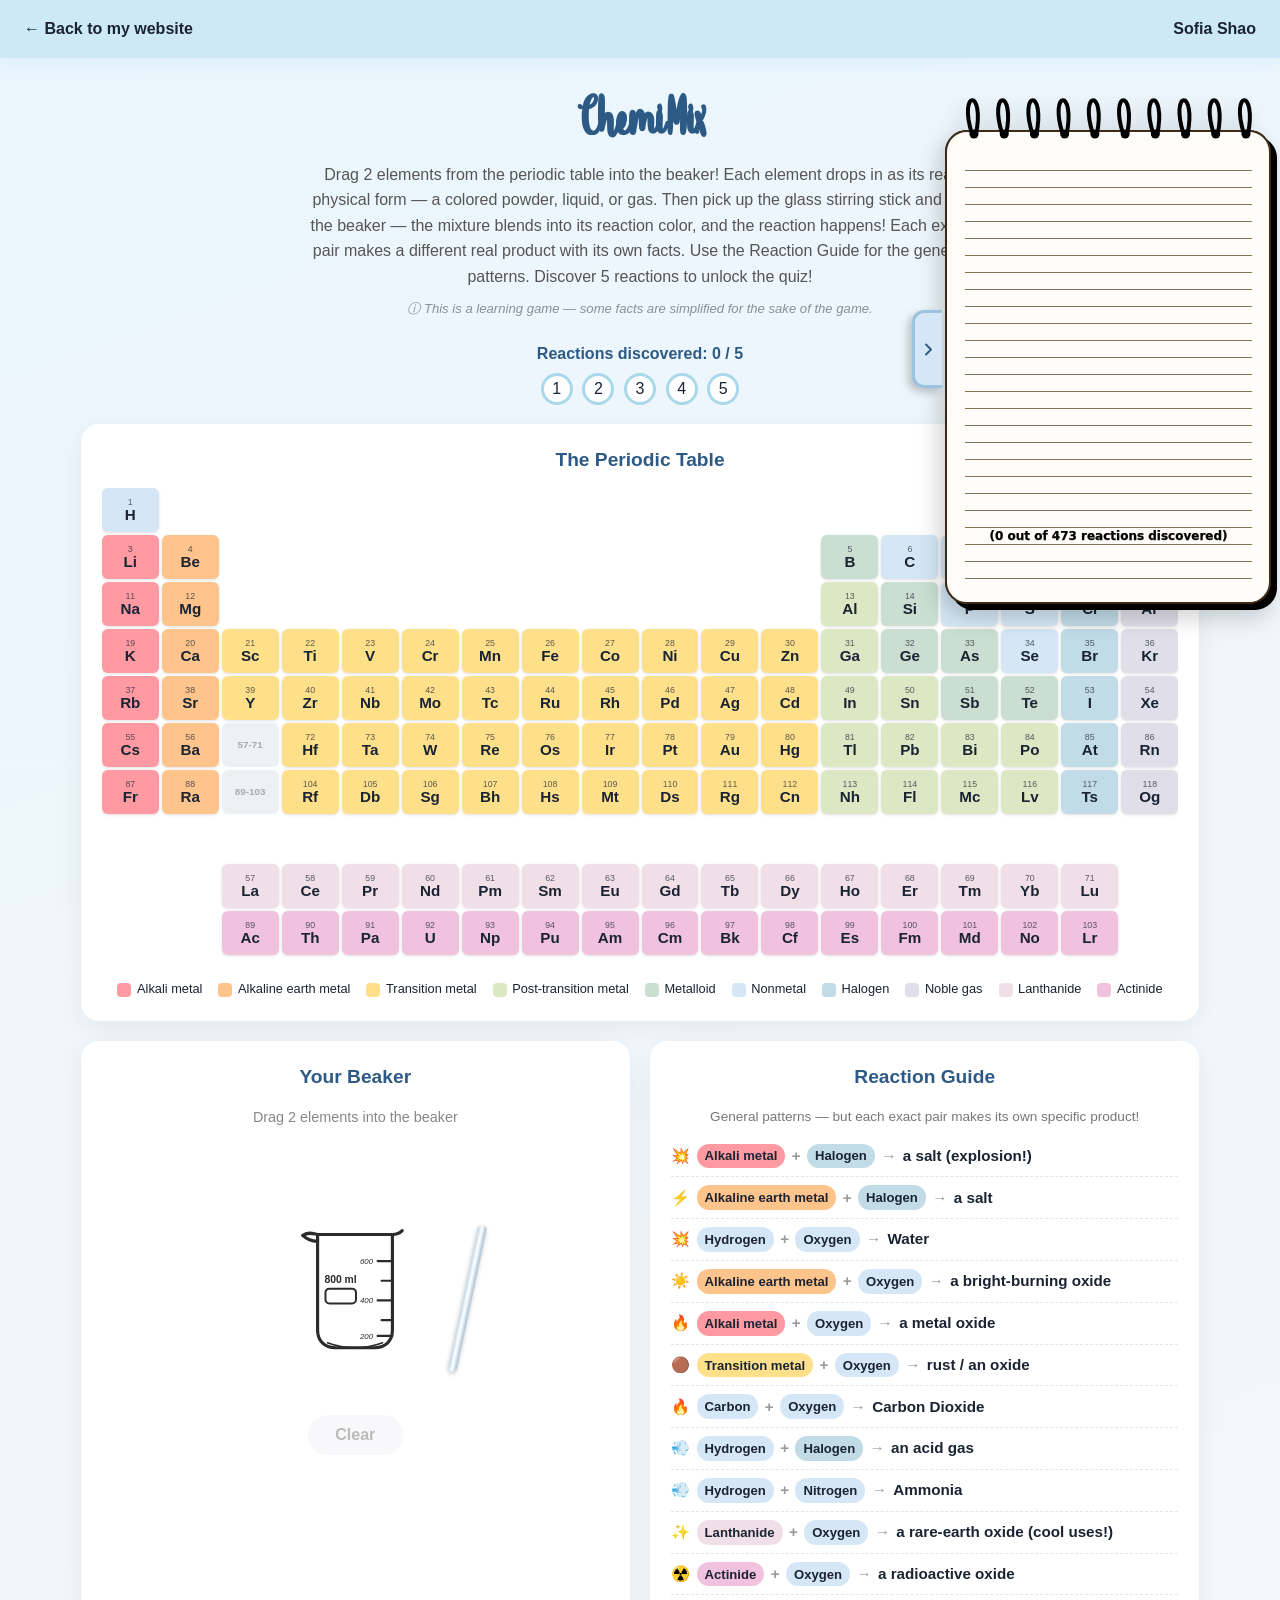
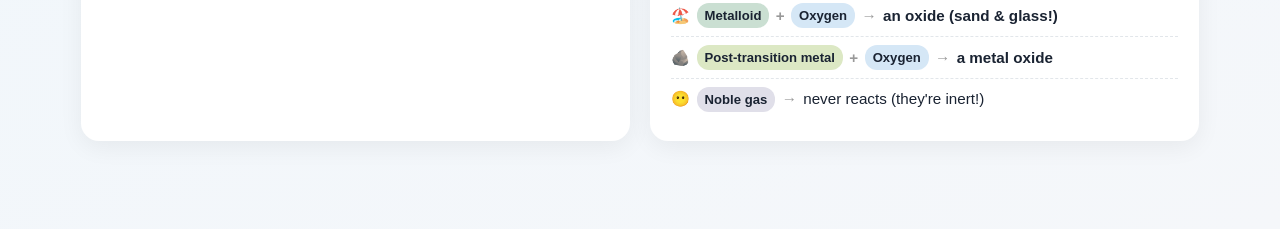
==== commit 8499ac8b: "Grow notepad font to 12px (keep 17px line spacing); 8 entries per page Co-Authored-By: Claude Opus 4" ====
--- a/chemimix.html
+++ b/chemimix.html
@@ -45,7 +45,7 @@
         /* the written reaction log — the ruled lines live on the SAME element as the text,
            anchored to the same grid, so every line of text sits right on a line */
         .np-content { position:absolute; left:18px; right:17px; top:26px; bottom:14px; padding:0;
-            font-family:'Segoe UI', system-ui, sans-serif; font-size:10.5px; line-height:17px; color:#000;
+            font-family:'Segoe UI', system-ui, sans-serif; font-size:12px; line-height:17px; color:#000;
             -webkit-text-stroke:0.25px #000;
             background: repeating-linear-gradient(to bottom, transparent 0 12.3px, #8a7458 12.3px 13.0px, transparent 13.0px 17px); }
         .np-list { list-style:none; margin:0; padding:0; max-height:calc(100% - 60px); overflow:hidden; }
@@ -879,7 +879,7 @@
     // on top + corner peel hints. Pages hold the reaction log and are effectively infinite.
     let npPageIndex = 0, npFlipping = false;
     const NP_TOTAL = 473;              // total reactions the game can make (specific + generic)
-    const NP_PER_PAGE = 9;             // reaction entries per page
+    const NP_PER_PAGE = 8;             // reaction entries per page
     const npEl = document.getElementById('notepad');
     // the notepad's OWN persistent log — never cleared, even when the quiz restarts the game
     const npEntries = [], npSeen = new Set();
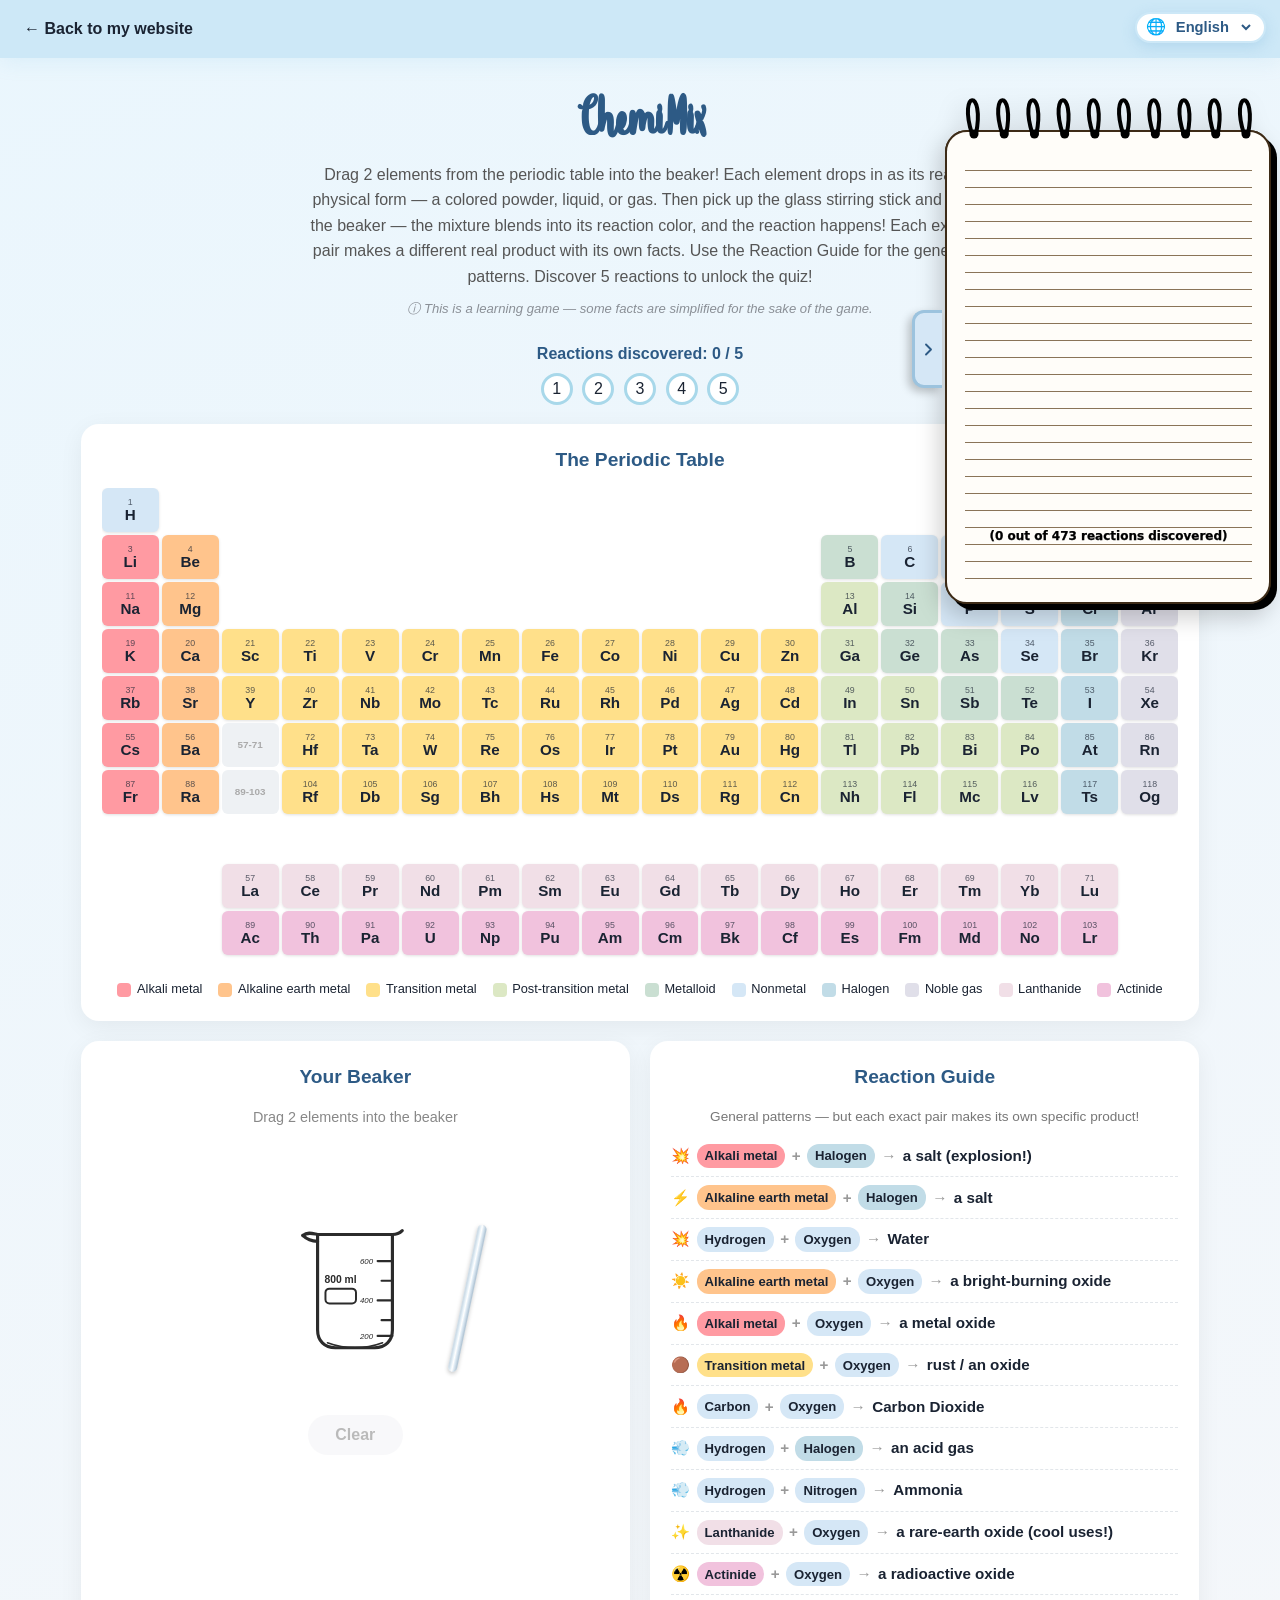
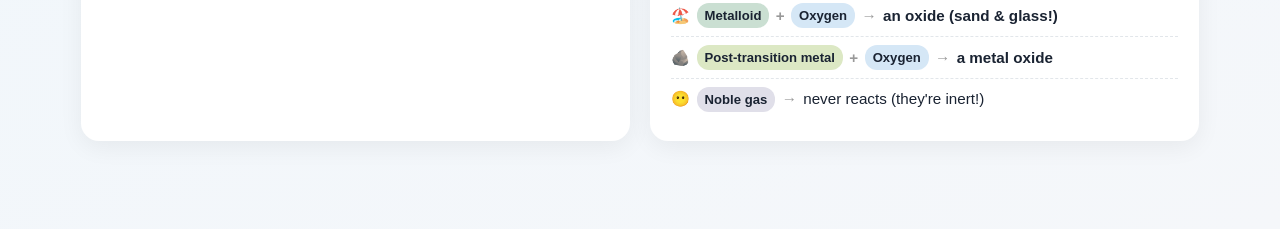
==== commit 0ba881d4: "Add a language picker (English, Chinese, French, Spanish, German) that translates the interface - Gl" ====
--- a/chemimix.html
+++ b/chemimix.html
@@ -24,6 +24,11 @@
         .topbar { background:var(--baby-blue); padding:1rem 1.5rem; display:flex; justify-content:space-between; align-items:center; box-shadow:0 4px 20px rgba(126,200,227,.15); }
         .topbar a { color:var(--dark-text); text-decoration:none; font-weight:700; }
         .topbar a:hover { opacity:.7; }
+        /* language picker (top-right corner) */
+        .lang-picker { position:fixed; top:12px; right:14px; z-index:210; display:flex; align-items:center; gap:.35rem;
+            background:#fff; border:2px solid var(--baby-blue); border-radius:22px; padding:.28rem .6rem .28rem .55rem; box-shadow:0 4px 14px rgba(120,180,220,.3); }
+        .lang-picker .lang-globe { font-size:1rem; line-height:1; }
+        .lang-picker select { border:none; background:transparent; font-family:inherit; font-weight:700; color:var(--light-navy); font-size:.92rem; cursor:pointer; outline:none; padding-right:.1rem; }
         /* ===== Slide-out spiral notepad ===== */
         html, body { overflow-x:hidden; }
         .notepad-drawer { --pad-w:340px; position:fixed; top:82px; right:0; z-index:140; display:flex; align-items:center;
@@ -34,6 +39,7 @@
             display:flex; align-items:center; justify-content:center; cursor:pointer; color:#2d5a85;
             box-shadow:-4px 4px 9px rgba(0,0,0,.22); transition:background .2s; }
         .notepad-tab:hover { background:#c3ddf1; }
+        .notepad-drawer.np-locked .notepad-tab { opacity:.4; cursor:not-allowed; pointer-events:none; }
         .notepad-tab svg { width:15px; height:15px; transition:transform .45s; }
         .notepad-drawer.closed .notepad-tab svg { transform:rotate(180deg); }
         .notepad { --pad-w:340px; width:var(--pad-w); height:534px; position:relative; perspective:1700px;
@@ -53,6 +59,7 @@
         .np-list li::before { content:'\2013\00a0\00a0'; }   /* dash bullet */
         .np-learn { color:#1b3f63; text-decoration:underline; white-space:nowrap; -webkit-text-stroke:0; }
         .np-counter { position:absolute; left:0; right:0; bottom:43px; text-align:center; font-weight:700; color:#000; line-height:17px; }
+        .np-note { font-style:italic; color:#3a2c18; line-height:17px; -webkit-text-stroke:0; }
         .np-base { z-index:1; }
         .np-top  { z-index:2; transform-origin:50% 0; transition: transform .72s cubic-bezier(.45,0,.2,1); will-change:transform; }
         .np-top.flip-fwd { transform: rotateX(-170deg); }
@@ -142,7 +149,16 @@
             clip-path: polygon(43% 6%, 50% 3%, 57% 6%, 64% 26%, 74% 50%, 86% 76%, 98% 100%, 2% 100%, 14% 76%, 26% 50%, 36% 26%); }
         .grain { position:absolute; border-radius:50%; box-shadow: inset -1px -1.5px 1.5px rgba(0,0,0,.4), inset 1px 1px 1px rgba(255,255,255,.5), 0 1px 1px rgba(0,0,0,.2); }
         .heap-label { position:absolute; left:0; right:0; top:46%; text-align:center; font-weight:800; font-size:.72rem; pointer-events:none; text-shadow:0 1px 2px rgba(0,0,0,.4), 0 0 2px rgba(255,255,255,.35); }
-        .sub-liquid { border-radius:50% 50% 50% 50% / 58% 58% 46% 46%; box-shadow: inset 0 -6px 9px rgba(0,0,0,.25), inset 0 6px 9px rgba(255,255,255,.55); }
+        /* liquids look like a glossy, wet, slightly wobbling droplet */
+        .sub-liquid { border-radius:46% 54% 48% 52% / 58% 60% 40% 42%;
+            background-image:
+                radial-gradient(42% 30% at 32% 26%, rgba(255,255,255,.85), rgba(255,255,255,0) 62%),
+                radial-gradient(120% 120% at 50% 30%, rgba(255,255,255,.14), rgba(0,0,0,.18) 92%);
+            box-shadow: inset 0 -8px 11px rgba(0,0,0,.32), inset 0 5px 9px rgba(255,255,255,.4), 0 3px 7px rgba(0,0,0,.28);
+            animation: liquidWobble 1.6s ease-in-out infinite; }
+        @keyframes liquidWobble {
+            0%,100%{ border-radius:46% 54% 48% 52% / 58% 60% 40% 42%; }
+            50%    { border-radius:53% 47% 52% 48% / 54% 62% 42% 45%; } }
         .sub-gas { border-radius:50%; filter:blur(3px); opacity:.55; }
         .el { touch-action:none; cursor:grab; }
         .el:active { cursor:grabbing; }
@@ -180,9 +196,9 @@
         .flash { position:absolute; inset:0; background:#fff; z-index:4; pointer-events:none; animation:flash .7s ease-out forwards; }
         @keyframes flash { from{opacity:1} to{opacity:0} }
         .emoji-burst { position:absolute; z-index:3; font-size:2rem; pointer-events:none; }
-        .overlay { position:fixed; inset:0; background:rgba(26,35,50,.6); display:none; align-items:center; justify-content:center; z-index:50; padding:1rem; }
+        .overlay { position:fixed; inset:0; background:#ffffff; display:none; align-items:center; justify-content:center; z-index:200; padding:1rem; }
         .overlay.show { display:flex; }
-        .quiz-card { background:#fff; border-radius:20px; padding:2rem; max-width:560px; width:100%; box-shadow:0 20px 60px rgba(0,0,0,.3); text-align:center; }
+        .quiz-card { background:#fff; border:2px solid var(--baby-blue); border-radius:20px; padding:2rem; max-width:560px; width:100%; box-shadow:0 14px 40px rgba(120,180,220,.28); text-align:center; }
         .quiz-card h2 { font-family:'Sweet Hipster',cursive; font-size:2.6rem; color:var(--light-navy); }
         .q-count { color:#888; font-weight:700; margin-bottom:.5rem; }
         .q-text { font-size:1.12rem; margin-bottom:1.2rem; }
@@ -205,8 +221,18 @@
     </style>
 </head>
 <body>
+    <div class="lang-picker">
+        <span class="lang-globe">🌐</span>
+        <select id="langSelect" aria-label="Choose your language">
+            <option value="en">English</option>
+            <option value="zh">中文</option>
+            <option value="fr">Français</option>
+            <option value="es">Español</option>
+            <option value="de">Deutsch</option>
+        </select>
+    </div>
     <div class="topbar">
-        <a href="index.html">&larr; Back to my website</a>
+        <a href="index.html" data-i18n="back">&larr; Back to my website</a>
         <a href="index.html#home">Sofia Shao</a>
     </div>
 
@@ -220,22 +246,22 @@
 
     <header>
         <h1>ChemiMix</h1>
-        <p>Drag 2 elements from the periodic table into the beaker! Each element drops in as its real physical form &mdash; a colored powder, liquid, or gas. Then pick up the glass stirring stick and stir the beaker &mdash; the mixture blends into its reaction color, and the reaction happens! Each exact pair makes a different real product with its own facts. Use the Reaction Guide for the general patterns. Discover 5 reactions to unlock the quiz!</p>
-        <p class="disclaimer">&#9432; This is a learning game — some facts are simplified for the sake of the game.</p>
+        <p data-i18n="intro">Drag 2 elements from the periodic table into the beaker! Each element drops in as its real physical form &mdash; a colored powder, liquid, or gas. Then pick up the glass stirring stick and stir the beaker &mdash; the mixture blends into its reaction color, and the reaction happens! Each exact pair makes a different real product with its own facts. Use the Reaction Guide for the general patterns. Discover 5 reactions to unlock the quiz!</p>
+        <p class="disclaimer" data-i18n="disclaimer">&#9432; This is a learning game — some facts are simplified for the sake of the game.</p>
     </header>
     <div class="progress-wrap">
-        <div class="progress-label">Reactions discovered: <span id="count">0</span> / 5</div>
+        <div class="progress-label"><span data-i18n="discovered">Reactions discovered:</span> <span id="count">0</span> / 5</div>
         <div class="progress-dots" id="dots"></div>
     </div>
     <div class="wrap">
         <div class="panel">
-            <h2>The Periodic Table</h2>
+            <h2 data-i18n="ptable">The Periodic Table</h2>
             <div class="ptable-scroll"><div class="ptable" id="ptable"></div></div>
             <div class="legend" id="legend"></div>
         </div>
         <div class="cols">
             <div class="panel mix-area">
-                <h2>Your Beaker</h2>
+                <h2 data-i18n="beaker">Your Beaker</h2>
                 <div class="selected-chips" id="chips"><span class="hint">Drag 2 elements into the beaker</span></div>
                 <div id="stage"><div class="beaker" id="beaker"><div class="beaker-fill" id="beakerFill"></div><svg viewBox="0 0 130 158" fill="none" stroke="#2b2b2b" stroke-width="3.2" stroke-linecap="round" stroke-linejoin="round">
                     <path d="M12 34 C17 30 22 32 27 33 L103 33 C108 33 111 31 113 29"/>
@@ -253,16 +279,16 @@
                     <text x="34" y="82" fill="#2b2b2b" stroke="none" font-family="Segoe UI, sans-serif" font-size="10.5" font-weight="600">800 ml</text>
                     <rect x="35" y="88" width="31" height="15" rx="4" stroke-width="2"/>
                 </svg></div><div class="beaker-glass" id="beakerGlass"></div><div class="stir-stick" id="stirStick"><div class="rod"></div></div></div>
-                <div class="stir-instruction" id="stirInstruction">Two chemicals are in! Pick up the glass stick and stir the beaker.</div>
+                <div class="stir-instruction" id="stirInstruction" data-i18n="stir">Two chemicals are in! Pick up the glass stick and stir the beaker.</div>
                 <div class="controls">
                     <button class="btn btn-mix" id="mixBtn" style="display:none" disabled>Mix!</button>
-                    <button class="btn btn-clear" id="clearBtn" disabled>Clear</button>
+                    <button class="btn btn-clear" id="clearBtn" data-i18n="clear" disabled>Clear</button>
                 </div>
                 <div class="result" id="result"></div>
             </div>
             <div class="panel guide">
-                <h2>Reaction Guide</h2>
-                <div class="g-intro">General patterns — but each exact pair makes its own specific product!</div>
+                <h2 data-i18n="guide">Reaction Guide</h2>
+                <div class="g-intro" data-i18n="guideIntro">General patterns — but each exact pair makes its own specific product!</div>
                 <ul id="guideList"></ul>
             </div>
         </div>
@@ -279,6 +305,97 @@
         halogen:{name:'Halogen',color:'var(--c-halogen)'}, noble:{name:'Noble gas',color:'var(--c-noble)'},
         lanth:{name:'Lanthanide',color:'var(--c-lanth)'}, actin:{name:'Actinide',color:'var(--c-actin)'},
     };
+
+    /* ===== LANGUAGES ===== */
+    const I18N = {
+        en: {
+            back:`← Back to my website`,
+            intro:`Drag 2 elements from the periodic table into the beaker! Each element drops in as its real physical form — a colored powder, liquid, or gas. Then pick up the glass stirring stick and stir the beaker — the mixture blends into its reaction color, and the reaction happens! Each exact pair makes a different real product with its own facts. Use the Reaction Guide for the general patterns. Discover 5 reactions to unlock the quiz!`,
+            disclaimer:`ⓘ This is a learning game — some facts are simplified for the sake of the game.`,
+            discovered:`Reactions discovered:`, ptable:`The Periodic Table`, beaker:`Your Beaker`,
+            dragHint:`Drag 2 elements into the beaker`, stir:`Two chemicals are in! Pick up the glass stick and stir the beaker.`,
+            clear:`Clear`, guide:`Reaction Guide`, guideIntro:`General patterns — but each exact pair makes its own specific product!`, guideInert:`never reacts (they're inert!)`,
+            cat_alkali:`Alkali metal`, cat_alkaline:`Alkaline earth metal`, cat_transition:`Transition metal`, cat_postt:`Post-transition metal`, cat_metalloid:`Metalloid`, cat_nonmetal:`Nonmetal`, cat_halogen:`Halogen`, cat_noble:`Noble gas`, cat_lanth:`Lanthanide`, cat_actin:`Actinide`,
+            r_youmade:`You made:`, r_dragmol:`drag the molecule to spin it around`, r_whatis:`What it is & what it's used for:`, r_needs:`What you need to make it happen:`, r_steps:`How it happens, step by step:`, r_warn:`Real and dangerous — never try this at home!`, r_note:`Some facts are simplified for the sake of the game.`, r_already:`(already discovered)`,
+            nr_noble_h:`No reaction — it's a noble gas!`, nr_noble_b:`Noble gases (helium, neon, argon...) already have a full set of electrons, so they almost never react. That's why they're called "inert"!`, nr_h:`No reaction`, nr_b:`These don't react under normal conditions. Check the Reaction Guide for combos that DO react — in real chemistry, most random mixtures do nothing!`,
+            tip_atomic:`Atomic number:`, tip_shells:`Electron shells:`, tip_funfact:`Fun fact:`,
+            q_count:`Question {i} of {n}`, q_pair:`Which two elements did you combine to make {x}?`, q_product:`What can you make from {a} and {b}?`, q_what:`What kind of substance is {x}?`, q_symbol:`What is the chemical formula for {x}?`,
+            quiz_complete:`Quiz Complete`, play_again:`Play again`, next_q:`Next question`, see_score:`See my score`, score_perfect:`Perfect score — you're a real chemist! 🧪`, score_good:`Great memory! 👏`, score_try:`Good try — play again to remember more!`,
+            ans_salt:`a Salt`, ans_oxide:`an Oxide`, ans_acidgas:`an Acid Gas`, ans_gas:`a Gas`, ans_compound:`a Compound`, ans_alloy:`an Alloy`, ans_metal:`a Metal`, ans_crystal:`a Crystal`,
+            np_counter:`({n} out of {total} reactions discovered)`, np_learn:`Learn More`, np_pageused:`(Page used, new reactions will be recorded on next page)`
+        },
+        zh: {
+            back:`← 返回我的网站`,
+            intro:`从元素周期表里拖动 2 个元素到烧杯中！每个元素都会以它真实的物理形态出现——有颜色的粉末、液体或气体。然后拿起玻璃搅拌棒搅拌烧杯——混合物会变成它反应后的颜色，反应就发生了！每一对特定的元素都会生成不同的真实产物，各有自己的知识。用"反应指南"了解一般规律。发现 5 个反应即可解锁测验！`,
+            disclaimer:`ⓘ 这是一个学习游戏——为了游戏效果，有些知识做了简化。`,
+            discovered:`已发现的反应：`, ptable:`元素周期表`, beaker:`你的烧杯`,
+            dragHint:`把 2 个元素拖进烧杯`, stir:`两种物质都在里面了！拿起玻璃棒搅拌烧杯。`,
+            clear:`清空`, guide:`反应指南`, guideIntro:`一般规律——但每一对特定的元素都会生成各自特定的产物！`, guideInert:`不会反应（它们是惰性的！）`,
+            cat_alkali:`碱金属`, cat_alkaline:`碱土金属`, cat_transition:`过渡金属`, cat_postt:`后过渡金属`, cat_metalloid:`类金属`, cat_nonmetal:`非金属`, cat_halogen:`卤素`, cat_noble:`稀有气体`, cat_lanth:`镧系元素`, cat_actin:`锕系元素`,
+            r_youmade:`你制成了：`, r_dragmol:`拖动分子可以旋转它`, r_whatis:`它是什么，有什么用：`, r_needs:`发生反应需要什么：`, r_steps:`反应是怎么一步步发生的：`, r_warn:`真实且危险——千万不要在家里尝试！`, r_note:`为了游戏效果，有些知识做了简化。`, r_already:`（已发现）`,
+            nr_noble_h:`没有反应——这是稀有气体！`, nr_noble_b:`稀有气体（氦、氖、氩……）本身就有满的电子层，所以几乎从不反应。这就是为什么它们被称为"惰性气体"！`, nr_h:`没有反应`, nr_b:`它们在一般条件下不会反应。看看"反应指南"里哪些组合会反应——在真实的化学里，大多数随意的混合都不会发生任何事！`,
+            tip_atomic:`原子序数：`, tip_shells:`电子层：`, tip_funfact:`趣味知识：`,
+            q_count:`第 {i} 题，共 {n} 题`, q_pair:`你把哪两种元素合成了 {x}？`, q_product:`用 {a} 和 {b} 能制成什么？`, q_what:`{x} 是哪种物质？`, q_symbol:`{x} 的化学式是什么？`,
+            quiz_complete:`测验完成`, play_again:`再玩一次`, next_q:`下一题`, see_score:`查看我的分数`, score_perfect:`满分——你是真正的化学家！🧪`, score_good:`记性真好！👏`, score_try:`不错的尝试——再玩一次记住更多吧！`,
+            ans_salt:`盐`, ans_oxide:`氧化物`, ans_acidgas:`酸性气体`, ans_gas:`气体`, ans_compound:`化合物`, ans_alloy:`合金`, ans_metal:`金属`, ans_crystal:`晶体`,
+            np_counter:`（已发现 {n} / {total} 个反应）`, np_learn:`了解更多`, np_pageused:`（本页已用完，新的反应将记录在下一页）`
+        },
+        fr: {
+            back:`← Retour à mon site`,
+            intro:`Fais glisser 2 éléments du tableau périodique dans le bécher ! Chaque élément apparaît sous sa vraie forme physique — une poudre colorée, un liquide ou un gaz. Prends ensuite la baguette en verre et remue le bécher — le mélange prend sa couleur de réaction, et la réaction se produit ! Chaque paire précise donne un produit réel différent avec ses propres infos. Utilise le Guide des réactions pour les schémas généraux. Découvre 5 réactions pour débloquer le quiz !`,
+            disclaimer:`ⓘ Ceci est un jeu éducatif — certains faits sont simplifiés pour le jeu.`,
+            discovered:`Réactions découvertes :`, ptable:`Le tableau périodique`, beaker:`Ton bécher`,
+            dragHint:`Fais glisser 2 éléments dans le bécher`, stir:`Les deux produits sont dedans ! Prends la baguette en verre et remue le bécher.`,
+            clear:`Effacer`, guide:`Guide des réactions`, guideIntro:`Schémas généraux — mais chaque paire précise donne son propre produit !`, guideInert:`ne réagit jamais (ils sont inertes !)`,
+            cat_alkali:`Métal alcalin`, cat_alkaline:`Métal alcalino-terreux`, cat_transition:`Métal de transition`, cat_postt:`Métal post-transition`, cat_metalloid:`Métalloïde`, cat_nonmetal:`Non-métal`, cat_halogen:`Halogène`, cat_noble:`Gaz noble`, cat_lanth:`Lanthanide`, cat_actin:`Actinide`,
+            r_youmade:`Tu as fabriqué :`, r_dragmol:`fais glisser la molécule pour la tourner`, r_whatis:`Ce que c'est et à quoi ça sert :`, r_needs:`Ce qu'il faut pour que ça se produise :`, r_steps:`Comment ça se passe, étape par étape :`, r_warn:`Réel et dangereux — n'essaie jamais ça chez toi !`, r_note:`Certains faits sont simplifiés pour le jeu.`, r_already:`(déjà découvert)`,
+            nr_noble_h:`Aucune réaction — c'est un gaz noble !`, nr_noble_b:`Les gaz nobles (hélium, néon, argon...) ont déjà un ensemble complet d'électrons, donc ils ne réagissent presque jamais. C'est pourquoi on les appelle « inertes » !`, nr_h:`Aucune réaction`, nr_b:`Ceux-ci ne réagissent pas dans des conditions normales. Regarde le Guide des réactions pour les combinaisons qui réagissent — en vraie chimie, la plupart des mélanges au hasard ne font rien !`,
+            tip_atomic:`Numéro atomique :`, tip_shells:`Couches électroniques :`, tip_funfact:`Le savais-tu :`,
+            q_count:`Question {i} sur {n}`, q_pair:`Quels deux éléments as-tu combinés pour faire {x} ?`, q_product:`Que peux-tu fabriquer avec {a} et {b} ?`, q_what:`Quel type de substance est {x} ?`, q_symbol:`Quelle est la formule chimique de {x} ?`,
+            quiz_complete:`Quiz terminé`, play_again:`Rejouer`, next_q:`Question suivante`, see_score:`Voir mon score`, score_perfect:`Score parfait — tu es un vrai chimiste ! 🧪`, score_good:`Quelle mémoire ! 👏`, score_try:`Bien essayé — rejoue pour en retenir plus !`,
+            ans_salt:`un sel`, ans_oxide:`un oxyde`, ans_acidgas:`un gaz acide`, ans_gas:`un gaz`, ans_compound:`un composé`, ans_alloy:`un alliage`, ans_metal:`un métal`, ans_crystal:`un cristal`,
+            np_counter:`({n} réactions découvertes sur {total})`, np_learn:`En savoir plus`, np_pageused:`(Page pleine, les nouvelles réactions iront à la page suivante)`
+        },
+        es: {
+            back:`← Volver a mi sitio web`,
+            intro:`¡Arrastra 2 elementos de la tabla periódica al vaso! Cada elemento cae en su forma física real: un polvo de color, un líquido o un gas. Luego toma la varilla de vidrio y revuelve el vaso: la mezcla toma su color de reacción, ¡y ocurre la reacción! Cada par exacto crea un producto real diferente con sus propios datos. Usa la Guía de reacciones para ver los patrones generales. ¡Descubre 5 reacciones para desbloquear el cuestionario!`,
+            disclaimer:`ⓘ Este es un juego educativo: algunos datos están simplificados para el juego.`,
+            discovered:`Reacciones descubiertas:`, ptable:`La tabla periódica`, beaker:`Tu vaso`,
+            dragHint:`Arrastra 2 elementos al vaso`, stir:`¡Los dos productos están dentro! Toma la varilla de vidrio y revuelve el vaso.`,
+            clear:`Limpiar`, guide:`Guía de reacciones`, guideIntro:`Patrones generales, ¡pero cada par exacto crea su propio producto específico!`, guideInert:`nunca reacciona (¡son inertes!)`,
+            cat_alkali:`Metal alcalino`, cat_alkaline:`Metal alcalinotérreo`, cat_transition:`Metal de transición`, cat_postt:`Metal de post-transición`, cat_metalloid:`Metaloide`, cat_nonmetal:`No metal`, cat_halogen:`Halógeno`, cat_noble:`Gas noble`, cat_lanth:`Lantánido`, cat_actin:`Actínido`,
+            r_youmade:`Has creado:`, r_dragmol:`arrastra la molécula para girarla`, r_whatis:`Qué es y para qué sirve:`, r_needs:`Qué se necesita para que ocurra:`, r_steps:`Cómo ocurre, paso a paso:`, r_warn:`Real y peligroso: ¡nunca lo intentes en casa!`, r_note:`Algunos datos están simplificados para el juego.`, r_already:`(ya descubierto)`,
+            nr_noble_h:`Sin reacción: ¡es un gas noble!`, nr_noble_b:`Los gases nobles (helio, neón, argón...) ya tienen un conjunto completo de electrones, así que casi nunca reaccionan. ¡Por eso se les llama "inertes"!`, nr_h:`Sin reacción`, nr_b:`Estos no reaccionan en condiciones normales. Mira la Guía de reacciones para ver combinaciones que SÍ reaccionan: en la química real, ¡la mayoría de las mezclas al azar no hacen nada!`,
+            tip_atomic:`Número atómico:`, tip_shells:`Capas de electrones:`, tip_funfact:`Dato curioso:`,
+            q_count:`Pregunta {i} de {n}`, q_pair:`¿Qué dos elementos combinaste para crear {x}?`, q_product:`¿Qué puedes crear con {a} y {b}?`, q_what:`¿Qué tipo de sustancia es {x}?`, q_symbol:`¿Cuál es la fórmula química de {x}?`,
+            quiz_complete:`Cuestionario completado`, play_again:`Jugar de nuevo`, next_q:`Siguiente pregunta`, see_score:`Ver mi puntuación`, score_perfect:`¡Puntuación perfecta, eres todo un químico! 🧪`, score_good:`¡Buena memoria! 👏`, score_try:`¡Buen intento, juega de nuevo para recordar más!`,
+            ans_salt:`una sal`, ans_oxide:`un óxido`, ans_acidgas:`un gas ácido`, ans_gas:`un gas`, ans_compound:`un compuesto`, ans_alloy:`una aleación`, ans_metal:`un metal`, ans_crystal:`un cristal`,
+            np_counter:`({n} de {total} reacciones descubiertas)`, np_learn:`Más información`, np_pageused:`(Página llena, las nuevas reacciones irán a la página siguiente)`
+        },
+        de: {
+            back:`← Zurück zu meiner Website`,
+            intro:`Zieh 2 Elemente aus dem Periodensystem in das Becherglas! Jedes Element erscheint in seiner echten physischen Form — ein farbiges Pulver, eine Flüssigkeit oder ein Gas. Nimm dann den Glasstab und rühre das Becherglas um — die Mischung nimmt ihre Reaktionsfarbe an, und die Reaktion passiert! Jedes genaue Paar ergibt ein anderes echtes Produkt mit eigenen Fakten. Nutze den Reaktionsführer für die allgemeinen Muster. Entdecke 5 Reaktionen, um das Quiz freizuschalten!`,
+            disclaimer:`ⓘ Dies ist ein Lernspiel — einige Fakten sind für das Spiel vereinfacht.`,
+            discovered:`Entdeckte Reaktionen:`, ptable:`Das Periodensystem`, beaker:`Dein Becherglas`,
+            dragHint:`Zieh 2 Elemente ins Becherglas`, stir:`Beide Stoffe sind drin! Nimm den Glasstab und rühre das Becherglas um.`,
+            clear:`Leeren`, guide:`Reaktionsführer`, guideIntro:`Allgemeine Muster — aber jedes genaue Paar ergibt sein eigenes Produkt!`, guideInert:`reagiert nie (sie sind reaktionsträge!)`,
+            cat_alkali:`Alkalimetall`, cat_alkaline:`Erdalkalimetall`, cat_transition:`Übergangsmetall`, cat_postt:`Post-Übergangsmetall`, cat_metalloid:`Halbmetall`, cat_nonmetal:`Nichtmetall`, cat_halogen:`Halogen`, cat_noble:`Edelgas`, cat_lanth:`Lanthanoid`, cat_actin:`Actinoid`,
+            r_youmade:`Du hast hergestellt:`, r_dragmol:`zieh am Molekül, um es zu drehen`, r_whatis:`Was es ist und wofür es verwendet wird:`, r_needs:`Was du brauchst, damit es passiert:`, r_steps:`Wie es Schritt für Schritt abläuft:`, r_warn:`Echt und gefährlich — probiere das niemals zu Hause aus!`, r_note:`Einige Fakten sind für das Spiel vereinfacht.`, r_already:`(bereits entdeckt)`,
+            nr_noble_h:`Keine Reaktion — das ist ein Edelgas!`, nr_noble_b:`Edelgase (Helium, Neon, Argon...) haben bereits eine volle Elektronenhülle, daher reagieren sie fast nie. Deshalb nennt man sie „reaktionsträge"!`, nr_h:`Keine Reaktion`, nr_b:`Diese reagieren unter normalen Bedingungen nicht. Schau im Reaktionsführer nach Kombinationen, die reagieren — in der echten Chemie tun die meisten zufälligen Mischungen gar nichts!`,
+            tip_atomic:`Ordnungszahl:`, tip_shells:`Elektronenschalen:`, tip_funfact:`Wusstest du:`,
+            q_count:`Frage {i} von {n}`, q_pair:`Welche zwei Elemente hast du kombiniert, um {x} herzustellen?`, q_product:`Was kannst du aus {a} und {b} herstellen?`, q_what:`Welche Art von Stoff ist {x}?`, q_symbol:`Wie lautet die chemische Formel von {x}?`,
+            quiz_complete:`Quiz abgeschlossen`, play_again:`Nochmal spielen`, next_q:`Nächste Frage`, see_score:`Meine Punktzahl ansehen`, score_perfect:`Perfekte Punktzahl — du bist ein echter Chemiker! 🧪`, score_good:`Tolles Gedächtnis! 👏`, score_try:`Guter Versuch — spiel nochmal, um dir mehr zu merken!`,
+            ans_salt:`ein Salz`, ans_oxide:`ein Oxid`, ans_acidgas:`ein saures Gas`, ans_gas:`ein Gas`, ans_compound:`eine Verbindung`, ans_alloy:`eine Legierung`, ans_metal:`ein Metall`, ans_crystal:`ein Kristall`,
+            np_counter:`({n} von {total} Reaktionen entdeckt)`, np_learn:`Mehr erfahren`, np_pageused:`(Seite voll, neue Reaktionen kommen auf die nächste Seite)`
+        }
+    };
+    let currentLang = 'en';
+    try { const s = localStorage.getItem('chemimix_lang'); if (s && I18N[s]) currentLang = s; } catch(_){}
+    function t(key, vars){ let s = (I18N[currentLang] && I18N[currentLang][key]); if (s == null) s = I18N.en[key]; if (s == null) return key;
+        if (vars) for (const k in vars) s = s.split('{'+k+'}').join(vars[k]); return s; }
+    function syncCatNames(){ Object.keys(CATS).forEach(k => { CATS[k].name = t('cat_'+k); }); }
+    syncCatNames();
+    function setLang(l){ if (!I18N[l]) return; currentLang = l; try { localStorage.setItem('chemimix_lang', l); } catch(_){} applyLang(); }
     /* ===== 118 ELEMENTS: [n, symbol, name, category, col, row] ===== */
     const ELEMENTS = [
     [1,'H','Hydrogen','nonmetal',1,1],[2,'He','Helium','noble',18,1],
@@ -430,9 +547,9 @@
         const shells = electronShells(el.n).join(', ');
         const fact = FACTS[el.sym] || `${el.name} (${el.sym}) is a ${CATS[el.cat].name.toLowerCase()} — element number ${el.n} on the periodic table.`;
         return `<div class="tip-sym">${el.sym}</div><div class="tip-name">${el.name}</div>
-            <div class="tip-row">Atomic number: <b>${el.n}</b> &nbsp;•&nbsp; ${CATS[el.cat].name}</div>
-            <div class="tip-row">Electron shells: <b>${shells}</b></div>
-            <div class="tip-fact"><b class="tip-label">Fun fact:</b> ${fact}</div>`;
+            <div class="tip-row">${t('tip_atomic')} <b>${el.n}</b> &nbsp;•&nbsp; ${CATS[el.cat].name}</div>
+            <div class="tip-row">${t('tip_shells')} <b>${shells}</b></div>
+            <div class="tip-fact"><b class="tip-label">${t('tip_funfact')}</b> ${fact}</div>`;
     }
     function placeTip(tileEl){
         tip.style.display = 'block';
@@ -643,7 +760,9 @@
 
     /* ===== Legend ===== */
     const legend = document.getElementById('legend');
-    Object.keys(CATS).forEach(k => { const s=document.createElement('span'); s.innerHTML=`<span class="swatch" style="background:${CATS[k].color}"></span>${CATS[k].name}`; legend.appendChild(s); });
+    function buildLegend(){ legend.innerHTML='';
+        Object.keys(CATS).forEach(k => { const s=document.createElement('span'); s.innerHTML=`<span class="swatch" style="background:${CATS[k].color}"></span>${CATS[k].name}`; legend.appendChild(s); }); }
+    buildLegend();
 
     /* ===== Guide list ===== */
     const guideList = document.getElementById('guideList');
@@ -652,12 +771,14 @@
         const label = tok.cat ? CATS[tok.cat].name : EL[tok.sym].name;
         return `<span class="tag" style="background:${CATS[cat].color}">${label}</span>`;
     }
-    GUIDE.forEach(r => { const li=document.createElement('li');
-        li.innerHTML=`<span>${r.emoji}</span>${tokenTag(r.need[0])}<span class="arrow">+</span>${tokenTag(r.need[1])}<span class="arrow">&rarr;</span><strong>${r.name}</strong>`;
-        guideList.appendChild(li); });
-    const inertLi=document.createElement('li');
-    inertLi.innerHTML=`<span>😶</span><span class="tag" style="background:var(--c-noble)">Noble gas</span><span class="arrow">&rarr;</span> never reacts (they're inert!)`;
-    guideList.appendChild(inertLi);
+    function buildGuide(){ guideList.innerHTML='';
+        GUIDE.forEach(r => { const li=document.createElement('li');
+            li.innerHTML=`<span>${r.emoji}</span>${tokenTag(r.need[0])}<span class="arrow">+</span>${tokenTag(r.need[1])}<span class="arrow">&rarr;</span><strong>${r.name}</strong>`;
+            guideList.appendChild(li); });
+        const inertLi=document.createElement('li');
+        inertLi.innerHTML=`<span>😶</span><span class="tag" style="background:var(--c-noble)">${CATS.noble.name}</span><span class="arrow">&rarr;</span> ${t('guideInert')}`;
+        guideList.appendChild(inertLi); }
+    buildGuide();
 
     /* ===== Game state ===== */
     let selected = [];
@@ -671,6 +792,7 @@
     const stirStick = document.getElementById('stirStick'), beakerGlass = document.getElementById('beakerGlass'), stirInstruction = document.getElementById('stirInstruction');
     let reacting = false;    // true while a stir+reaction is playing out
     let awaitingStir = false; // 2 chemicals are in, waiting for the user to stir
+    let reacted = false;      // a reaction finished — chips stay until the user clears them
 
     /* ----- Physical form of each element (state + real-ish color) -----
        state: 'solid' | 'liquid' | 'gas'. If an element could be several,
@@ -711,9 +833,9 @@
         if(k>=0){ r+=(255-r)*k; g+=(255-g)*k; b+=(255-b)*k; } else { r*=(1+k); g*=(1+k); b*=(1+k); }
         return 'rgb('+Math.round(r)+','+Math.round(g)+','+Math.round(b)+')'; }
 
-    function toggleEl(sym){ if(reacting) return; const i=selected.indexOf(sym); if(i>=0){ selected.splice(i,1); if(selected.length<2) cancelStir(); render(); } else addSubstance(sym); }
+    function toggleEl(sym){ if(reacting) return; const i=selected.indexOf(sym); if(i>=0){ selected.splice(i,1); reacted=false; if(selected.length<2) cancelStir(); render(); } else addSubstance(sym); }
     function addSubstance(sym){
-        if(reacting) return;
+        if(reacting || reacted) return;          // must clear the finished reaction first
         if(selected.includes(sym)) return;
         if(selected.length>=2) return;
         selected.push(sym);
@@ -733,13 +855,14 @@
     }
     function render(){
         // chips
-        if(!selected.length) chipsEl.innerHTML='<span class="hint">Drag 2 elements into the beaker</span>';
+        if(!selected.length) chipsEl.innerHTML=`<span class="hint">${t('dragHint')}</span>`;
         else { chipsEl.innerHTML=''; selected.forEach(sym=>{ const c=document.createElement('span'); c.className='chip';
             c.innerHTML=`${sym} <button title="remove">&times;</button>`; c.querySelector('button').addEventListener('click',()=>toggleEl(sym)); chipsEl.appendChild(c); }); }
         // tile highlight
         document.querySelectorAll('.el').forEach(b=>{ if(b.dataset.sym) b.classList.toggle('selected', selected.includes(b.dataset.sym)); });
-        // beaker liquid level + color
-        if(!selected.length){ beakerFill.style.height='0'; }
+        // beaker liquid level + color (leave the beaker showing the result while 'reacted')
+        if(reacted){ /* keep the reaction-colored beaker until the user clears */ }
+        else if(!selected.length){ beakerFill.style.height='0'; }
         else {
             const subs = selected.map(getSubstance);
             const col = subs.length===1 ? subs[0].c : blend(subs[0].c, subs[1].c);
@@ -750,7 +873,7 @@
         }
         clearBtn.disabled = selected.length===0 || reacting;
     }
-    clearBtn.addEventListener('click',()=>{ if(reacting) return; selected=[]; cancelStir(); render(); });
+    clearBtn.addEventListener('click',()=>{ if(reacting) return; selected=[]; reacted=false; cancelStir(); render(); });
 
     /* ===== The color the mixture turns as it reacts ===== */
     const EFFECT_COLOR = {
@@ -874,12 +997,13 @@
 
     /* ===== Notepad drawer: open on load; tab slides it closed/open ===== */
     const notepadDrawer = document.getElementById('notepadDrawer'), notepadTab = document.getElementById('notepadTab');
-    notepadTab.addEventListener('click', ()=> notepadDrawer.classList.toggle('closed'));
+    notepadTab.addEventListener('click', ()=>{ if(notepadDrawer.classList.contains('np-locked')) return; notepadDrawer.classList.toggle('closed'); });
     // Build the notepad in layers: shadow + two lined pages (one flippable) + spiral binding
     // on top + corner peel hints. Pages hold the reaction log and are effectively infinite.
     let npPageIndex = 0, npFlipping = false;
     const NP_TOTAL = 473;              // total reactions the game can make (specific + generic)
-    const NP_PER_PAGE = 8;             // reaction entries per page
+    const NP_PER_PAGE = 6;             // reaction entries per page
+    let npNotePage = -1;               // page currently showing the "page used" note
     const npEl = document.getElementById('notepad');
     // the notepad's OWN persistent log — never cleared, even when the quiz restarts the game
     const npEntries = [], npSeen = new Set();
@@ -924,10 +1048,12 @@
         const items = npEntries.slice(page*NP_PER_PAGE, page*NP_PER_PAGE + NP_PER_PAGE);
         let lis = '';
         for (const it of items)
-            lis += `<li>${npEsc(it.text)} <a class="np-learn" href="${it.url}" target="_blank" rel="noopener noreferrer">Learn More</a></li>`;
+            lis += `<li>${npEsc(it.text)} <a class="np-learn" href="${it.url}" target="_blank" rel="noopener noreferrer">${t('np_learn')}</a></li>`;
+        const note = (page === npNotePage)
+            ? `<div class="np-note">${t('np_pageused')}</div>` : '';
         content.innerHTML =
-            `<ul class="np-list">${lis}</ul>` +
-            `<div class="np-counter">(${npEntries.length} out of ${NP_TOTAL} reactions discovered)</div>`;
+            `<ul class="np-list">${lis}</ul>` + note +
+            `<div class="np-counter">${t('np_counter',{n:npEntries.length,total:NP_TOTAL})}</div>`;
     }
     function npRefresh(){ npRenderPage(npTop, npPageIndex); npRenderPage(npBase, npPageIndex + 1); }
 
@@ -957,6 +1083,18 @@
         const url = 'https://www.google.com/search?q=' + encodeURIComponent(term);
         npEntries.push({ key, text, url });
         npSave();
+        // If this discovery just filled the page you're on, note it and flip to the next page after 1s
+        const newIndex = npEntries.length - 1;
+        if (newIndex > 0 && newIndex % NP_PER_PAGE === 0 && !npFlipping) {
+            const fullPage = newIndex / NP_PER_PAGE - 1;
+            if (npPageIndex === fullPage) {
+                npNotePage = fullPage;
+                npFlipping = true;               // hold flips during the pause
+                npRefresh();                     // show the note under the last reaction
+                setTimeout(() => { npNotePage = -1; npFlipping = false; npFlipForward(); }, 1000);
+                return;
+            }
+        }
         npRefresh();
     }
 
@@ -1015,9 +1153,10 @@
         } catch(err){
             console.error('reaction display error:', err);
         } finally {
-            // ALWAYS clear the beaker and reset the stick, even if showing the result
-            // hit an error — otherwise the game would freeze with reacting stuck on.
-            selected=[]; reacting=false; awaitingStir=false; stickState='rest';
+            // Keep the two element chips above the beaker after the reaction — the user
+            // must clear them before mixing again. Always reset the stick/flags so the
+            // game can't freeze even if showing the result hit an error.
+            reacting=false; awaitingStir=false; reacted=true; stickState='rest';
             cancelStir(); placeStickAtRest(); render();
         }
     }
@@ -1319,24 +1458,24 @@
         resultEl.className='result show';
         resultEl.innerHTML=`
             <div class="r-head"><span class="r-emoji">${rxn.emoji}</span>
-                <div><h3>${rxn.name}${isNew?'':' (already discovered)'}</h3>
-                <div class="r-product">You made: ${rxn.product}</div></div></div>
+                <div><h3>${rxn.name}${isNew?'':' '+t('r_already')}</h3>
+                <div class="r-product">${t('r_youmade')} ${rxn.product}</div></div></div>
             <canvas class="mol3d" id="mol3d" width="250" height="175"></canvas>
-            <div class="mol-hint">🖱️ drag the molecule to spin it around</div>
-            <div class="r-sec"><b>What it is &amp; what it's used for:</b> ${rxn.fact}</div>
-            <div class="r-sec"><b>What you need to make it happen:</b> ${detail.needs}</div>
-            <div class="r-sec"><b>How it happens, step by step:</b><ol class="r-steps">${detail.steps.map(s=>`<li>${s}</li>`).join('')}</ol></div>
-            ${rxn.warn?'<div class="r-warn">⚠️ Real and dangerous — never try this at home!</div>':''}
-            <div class="r-note">&#9432; Some facts are simplified for the sake of the game.</div>`;
+            <div class="mol-hint">🖱️ ${t('r_dragmol')}</div>
+            <div class="r-sec"><b>${t('r_whatis')}</b> ${rxn.fact}</div>
+            <div class="r-sec"><b>${t('r_needs')}</b> ${detail.needs}</div>
+            <div class="r-sec"><b>${t('r_steps')}</b><ol class="r-steps">${detail.steps.map(s=>`<li>${s}</li>`).join('')}</ol></div>
+            ${rxn.warn?`<div class="r-warn">⚠️ ${t('r_warn')}</div>`:''}
+            <div class="r-note">&#9432; ${t('r_note')}</div>`;
         const canvas = document.getElementById('mol3d');
         if (mol) startMol3d(canvas, mol); else canvas.style.display='none';
     }
     function showInert(){ cancelAnimationFrame(mol3dRAF); resultEl.className='result show norxn';
-        resultEl.innerHTML=`<div class="r-emoji">😶</div><h3>No reaction — it's a noble gas!</h3>
-            <div class="r-fact">Noble gases (helium, neon, argon...) already have a full set of electrons, so they almost never react. That's why they're called "inert"!</div>`; }
+        resultEl.innerHTML=`<div class="r-emoji">😶</div><h3>${t('nr_noble_h')}</h3>
+            <div class="r-fact">${t('nr_noble_b')}</div>`; }
     function showNoReaction(){ cancelAnimationFrame(mol3dRAF); resultEl.className='result show norxn';
-        resultEl.innerHTML=`<div class="r-emoji">😶</div><h3>No reaction</h3>
-            <div class="r-fact">These don't react under normal conditions. Check the Reaction Guide for combos that DO react — in real chemistry, most random mixtures do nothing!</div>`; }
+        resultEl.innerHTML=`<div class="r-emoji">😶</div><h3>${t('nr_h')}</h3>
+            <div class="r-fact">${t('nr_b')}</div>`; }
 
     /* ===== Effects ===== */
     function runEffect(type, emoji){ beaker.classList.remove('shake'); void beaker.offsetWidth;
@@ -1369,29 +1508,71 @@
     function pairLabel(syms){ return syms.map(s=>EL[s].name).join(' + '); }
     function pairKey(syms){ return syms.slice().sort().join('+'); }  // order-independent key
     function shuffle(a){ for(let i=a.length-1;i>0;i--){ const j=Math.floor(Math.random()*(i+1)); [a[i],a[j]]=[a[j],a[i]]; } return a; }
+    // split a product string into its name and formula:
+    // "Cesium tennesside, CsTs" -> {name:'Cesium tennesside', formula:'CsTs'}
+    // "Neodymium Magnet (Nd₂Fe₁₄B)" -> {name:'Neodymium Magnet', formula:'Nd₂Fe₁₄B'}
+    function parseProduct(product){
+        let name = product, formula = '';
+        const par = product.match(/^(.*?)\s*\(([^)]+)\)\s*$/);
+        if (par && /[A-Za-z]/.test(par[2]) && /[₀-₉0-9]/.test(par[2])) { name = par[1].trim(); formula = par[2].trim(); }
+        else { const c = product.lastIndexOf(','); if (c >= 0) { name = product.slice(0,c).trim(); formula = product.slice(c+1).trim(); } }
+        return { name, formula };
+    }
+    // short "what kind of thing is it" answer, from the reaction type
+    const CAT_ANSWER = { salt:'ans_salt', oxide:'ans_oxide', acidgas:'ans_acidgas', combustion:'ans_gas',
+        burn:'ans_compound', synthesis:'ans_compound', alloy:'ans_alloy', combine:'ans_compound' };
+    function categoryLabel(els){ return t(CAT_ANSWER[typeOf(els)] || 'ans_compound'); }
+    function pickDistractors(pool, correctKey, n){
+        const seen = new Set([correctKey]), out = [];
+        for (const o of shuffle(pool.slice())) { if (out.length >= n) break; if (!o.key || seen.has(o.key)) continue; seen.add(o.key); out.push(o); }
+        return out;
+    }
+    // build one quiz question of a given kind for a discovered reaction d
+    function buildQuestion(d, kind, pools){
+        const a = EL[d.els[0]], b = EL[d.els[1]], pp = parseProduct(d.rxn.product), rxnName = d.rxn.name.replace(/!$/,'');
+        if ((kind === 'symbol' || kind === 'what') && !pp.formula && kind === 'symbol') kind = 'pair';
+        let text, correct, pool;
+        if (kind === 'product') {
+            text = t('q_product', { a:`<strong>${a.name} (${a.sym})</strong>`, b:`<strong>${b.name} (${b.sym})</strong>` });
+            correct = { key:d.rxn.product, label:`${d.rxn.product} (${rxnName})` };
+            pool = pools.productPool;
+        } else if (kind === 'what') {
+            text = t('q_what', { x:`<strong>${pp.name}</strong>` });
+            const cat = categoryLabel([a,b]);
+            correct = { key:cat, label:cat };
+            pool = pools.categoryPool;
+        } else if (kind === 'symbol') {
+            text = t('q_symbol', { x:`<strong>${pp.name}</strong>` });
+            correct = { key:pp.formula, label:pp.formula };
+            pool = pools.symbolPool;
+        } else { // 'pair'
+            text = t('q_pair', { x:`<strong>${d.rxn.product}</strong>` });
+            correct = { key:pairKey(d.els), label:pairLabel(d.els) };
+            pool = pools.pairPool;
+        }
+        return { d, text, correctKey:correct.key, options:shuffle([correct, ...pickDistractors(pool, correct.key, 3)]) };
+    }
     function startQuiz(){
         const chosen = discovered.slice(0,NEEDED);
-        // Pool of possible answers as {key,label}. The KEY ignores order, so a pair
-        // never shows up twice (e.g. "Hydrogen + Oxygen" AND "Oxygen + Hydrogen").
-        const poolAll = SPECIFIC_LIST.map(r=>({key:pairKey(r.els), label:pairLabel(r.els)}))
-            .concat(discovered.map(d=>({key:pairKey(d.els), label:pairLabel(d.els)})));
-        quizQuestions = chosen.map(d=>{
-            const correctKey = pairKey(d.els);
-            const correct = { key:correctKey, label:pairLabel(d.els) };
-            const seen = new Set([correctKey]);           // block the correct pair (either order) from also being a wrong option
-            const distractors = [];
-            for(const o of shuffle(poolAll.slice())){
-                if(distractors.length>=3) break;
-                if(seen.has(o.key)) continue;             // no duplicate pairs
-                seen.add(o.key); distractors.push(o);
-            }
-            return { d, correctKey, options:shuffle([correct, ...distractors]) };
-        });
-        quizIndex=0; quizScore=0; overlay.classList.add('show'); renderQuestion();
+        // answer pools drawn from every named reaction plus everything discovered
+        const refs = SPECIFIC_LIST.concat(discovered.map(d=>d.rxn));
+        const pools = {
+            pairPool: SPECIFIC_LIST.map(r=>({key:pairKey(r.els), label:pairLabel(r.els)}))
+                .concat(discovered.map(d=>({key:pairKey(d.els), label:pairLabel(d.els)}))),
+            productPool: refs.map(r=>({key:r.product, label:`${r.product} (${r.name.replace(/!$/,'')})`})),
+            symbolPool: refs.map(r=>{ const f=parseProduct(r.product).formula; return {key:f, label:f}; }).filter(o=>o.key),
+            categoryPool: ['ans_salt','ans_oxide','ans_acidgas','ans_gas','ans_compound','ans_alloy','ans_metal','ans_crystal'].map(k=>{ const v=t(k); return {key:v,label:v}; })
+        };
+        // mix the question kinds so the quiz isn't all one type (all four appear, then extras)
+        const kinds = shuffle(['pair','product','what','symbol']).concat(shuffle(['pair','product','what','symbol']));
+        quizQuestions = chosen.map((d,i)=> buildQuestion(d, kinds[i], pools));
+        quizIndex=0; quizScore=0;
+        notepadDrawer.classList.add('closed', 'np-locked');   // retract the notepad and disable its tab
+        overlay.classList.add('show'); renderQuestion();
     }
     function renderQuestion(){ const q=quizQuestions[quizIndex];
-        quizCard.innerHTML=`<div class="q-count">Question ${quizIndex+1} of ${quizQuestions.length}</div>
-            <div class="q-text">${q.d.rxn.emoji} Which two elements did you combine to make <strong>${q.d.rxn.product}</strong>?</div>
+        quizCard.innerHTML=`<div class="q-count">${t('q_count',{i:quizIndex+1,n:quizQuestions.length})}</div>
+            <div class="q-text">${q.text}</div>
             <div class="q-options" id="qOptions"></div><div class="q-fact" id="qFact"></div>`;
         const wrap=document.getElementById('qOptions');
         q.options.forEach(opt=>{ const btn=document.createElement('button'); btn.className='q-opt'; btn.textContent=opt.label; btn.dataset.key=opt.key; btn.addEventListener('click',()=>answer(btn,q)); wrap.appendChild(btn); });
@@ -1400,15 +1581,27 @@
         if(btn.dataset.key===q.correctKey) quizScore++; else btn.classList.add('wrong');
         document.getElementById('qFact').textContent=q.d.rxn.fact;
         const next=document.createElement('button'); next.className='btn btn-mix'; next.style.marginTop='1.2rem';
-        next.textContent=(quizIndex<quizQuestions.length-1)?'Next question':'See my score';
+        next.textContent=(quizIndex<quizQuestions.length-1)?t('next_q'):t('see_score');
         next.addEventListener('click',()=>{ quizIndex++; if(quizIndex<quizQuestions.length) renderQuestion(); else showScore(); });
         quizCard.appendChild(next);
     }
-    function showScore(){ let msg=quizScore===5?'Perfect score — you’re a real chemist! 🧪':(quizScore>=3?'Great memory! 👏':'Good try — play again to remember more!');
-        quizCard.innerHTML=`<h2>Quiz Complete</h2><div class="score-big">${quizScore} / 5</div><p>${msg}</p>
-            <button class="btn btn-mix" id="restartBtn" style="margin-top:1.2rem">Play again</button>`;
+    function showScore(){ let msg=quizScore===5?t('score_perfect'):(quizScore>=3?t('score_good'):t('score_try'));
+        quizCard.innerHTML=`<h2>${t('quiz_complete')}</h2><div class="score-big">${quizScore} / 5</div><p>${msg}</p>
+            <button class="btn btn-mix" id="restartBtn" style="margin-top:1.2rem">${t('play_again')}</button>`;
         document.getElementById('restartBtn').addEventListener('click',restart); }
-    function restart(){ overlay.classList.remove('show'); discovered.length=0; discoveredKeys.clear(); selected=[]; updateProgress(); render(); resultEl.className='result'; resultEl.innerHTML=''; }
+    function restart(){ overlay.classList.remove('show'); notepadDrawer.classList.remove('np-locked'); discovered.length=0; discoveredKeys.clear(); selected=[]; reacted=false; updateProgress(); render(); resultEl.className='result'; resultEl.innerHTML=''; }
+
+    /* ===== Apply the chosen language everywhere ===== */
+    function applyLang(){
+        syncCatNames();
+        document.querySelectorAll('[data-i18n]').forEach(el => { el.textContent = t(el.dataset.i18n); });
+        buildLegend(); buildGuide(); render(); npRefresh();
+        document.querySelectorAll('.el').forEach(b => { if (b.dataset.sym) { const e = EL[b.dataset.sym]; b.title = e.name + ' — ' + CATS[e.cat].name; } });
+        if (overlay.classList.contains('show') && quizQuestions.length && quizIndex < quizQuestions.length) renderQuestion();
+        const sel = document.getElementById('langSelect'); if (sel) sel.value = currentLang;
+    }
+    document.getElementById('langSelect').addEventListener('change', e => setLang(e.target.value));
+    applyLang();   // set everything to the saved / default language on load
     </script>
 </body>
 </html>
